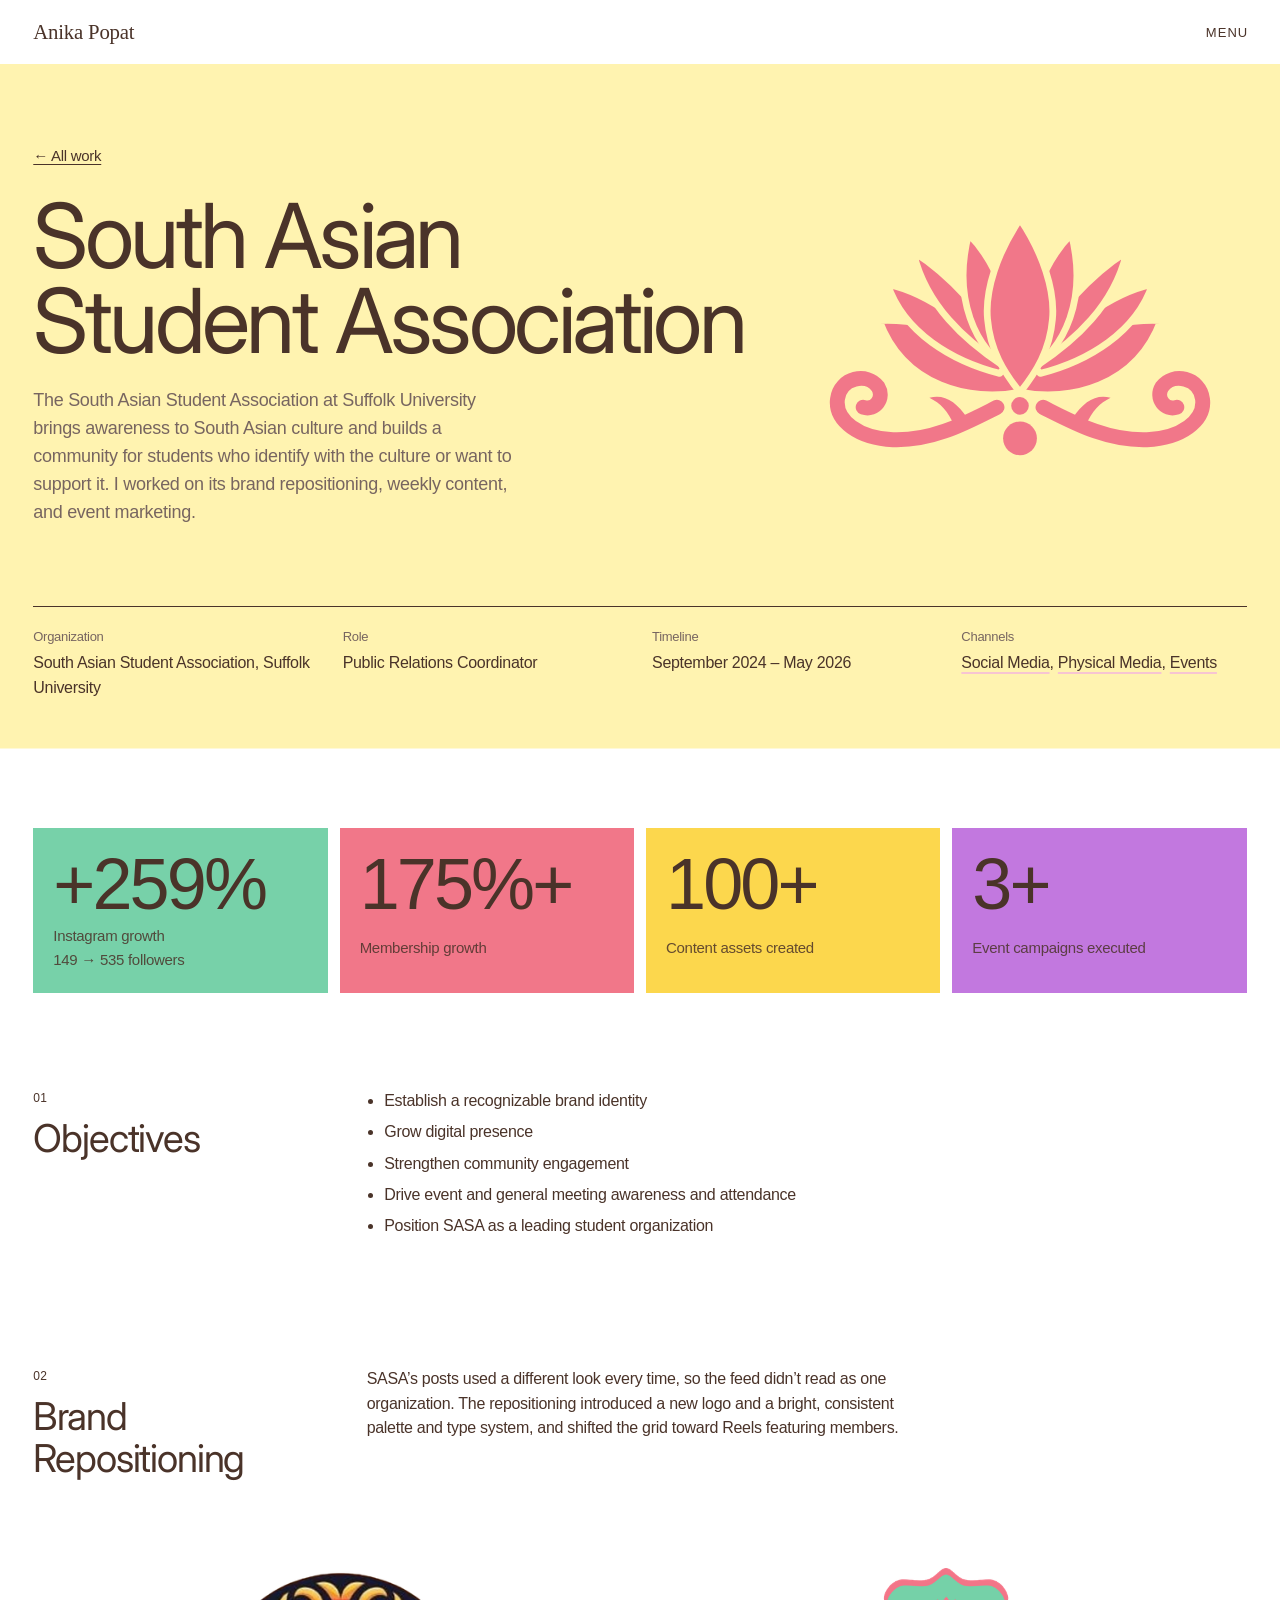
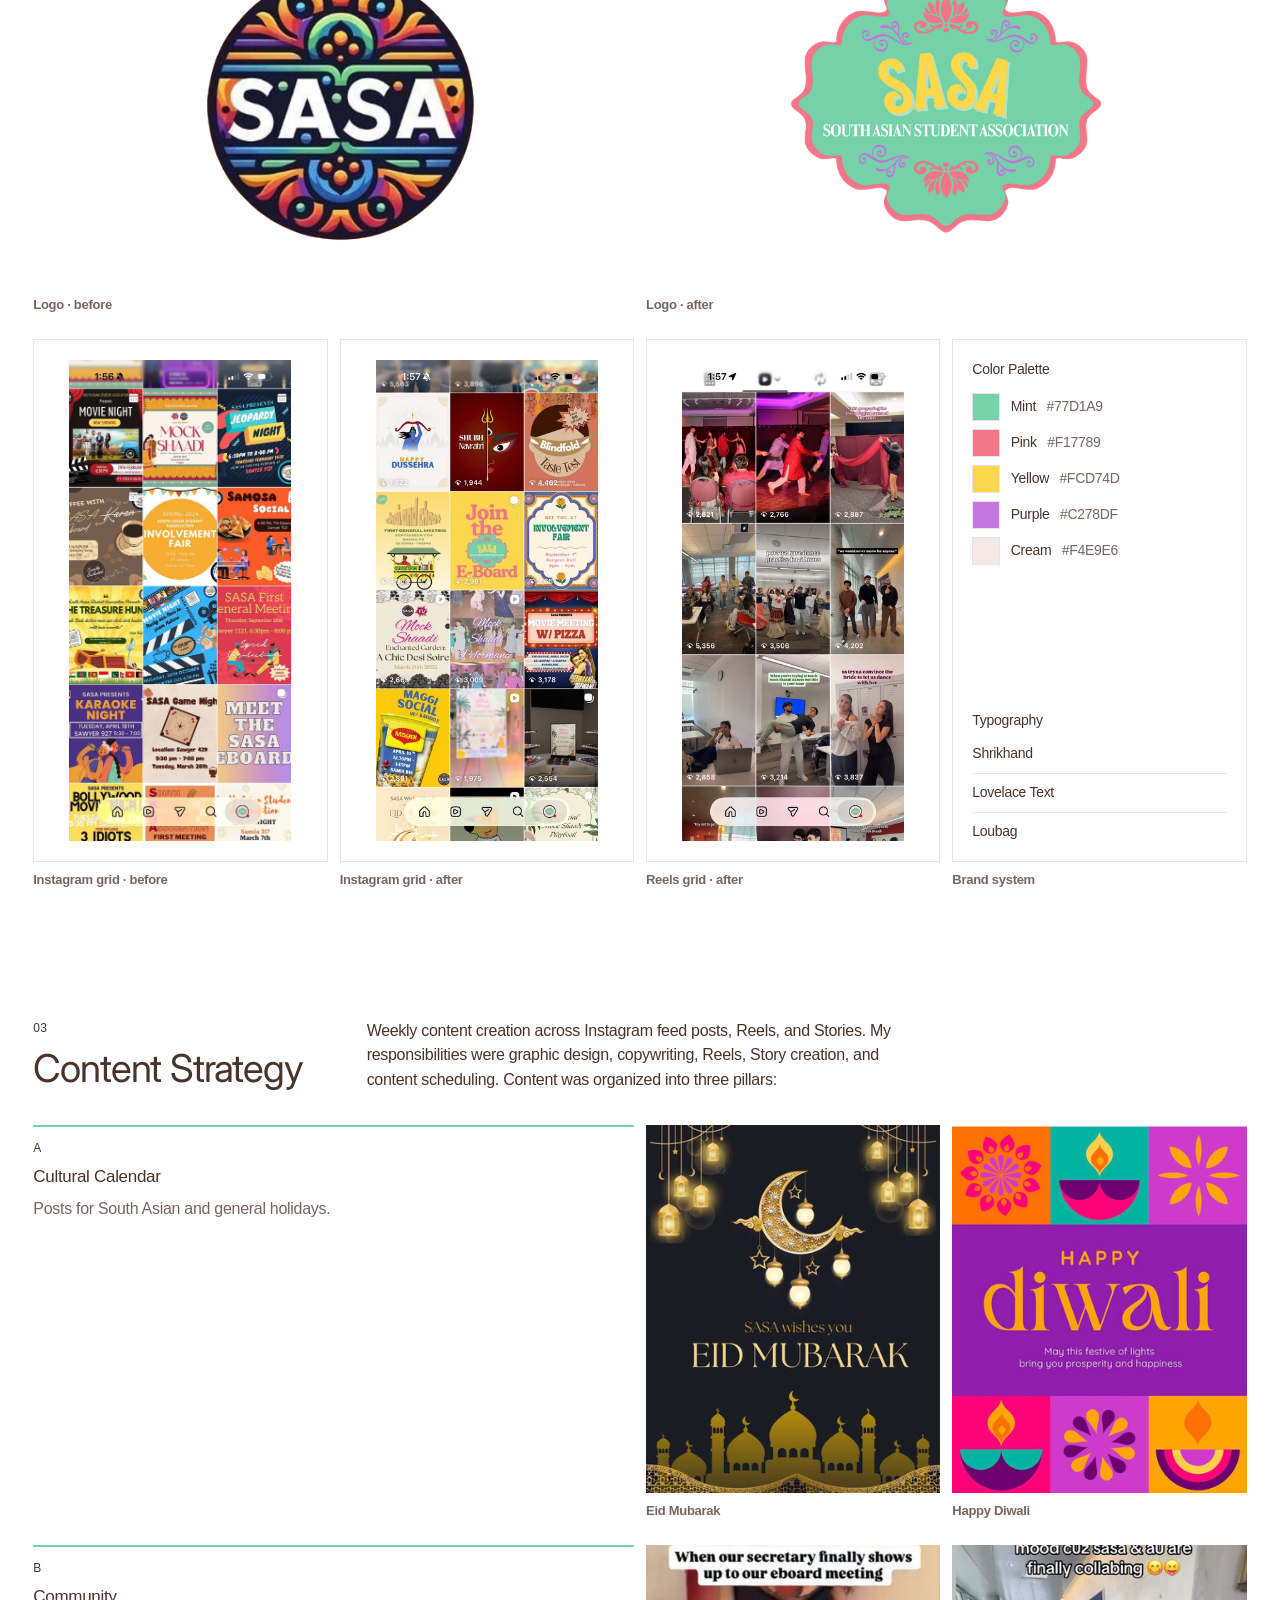
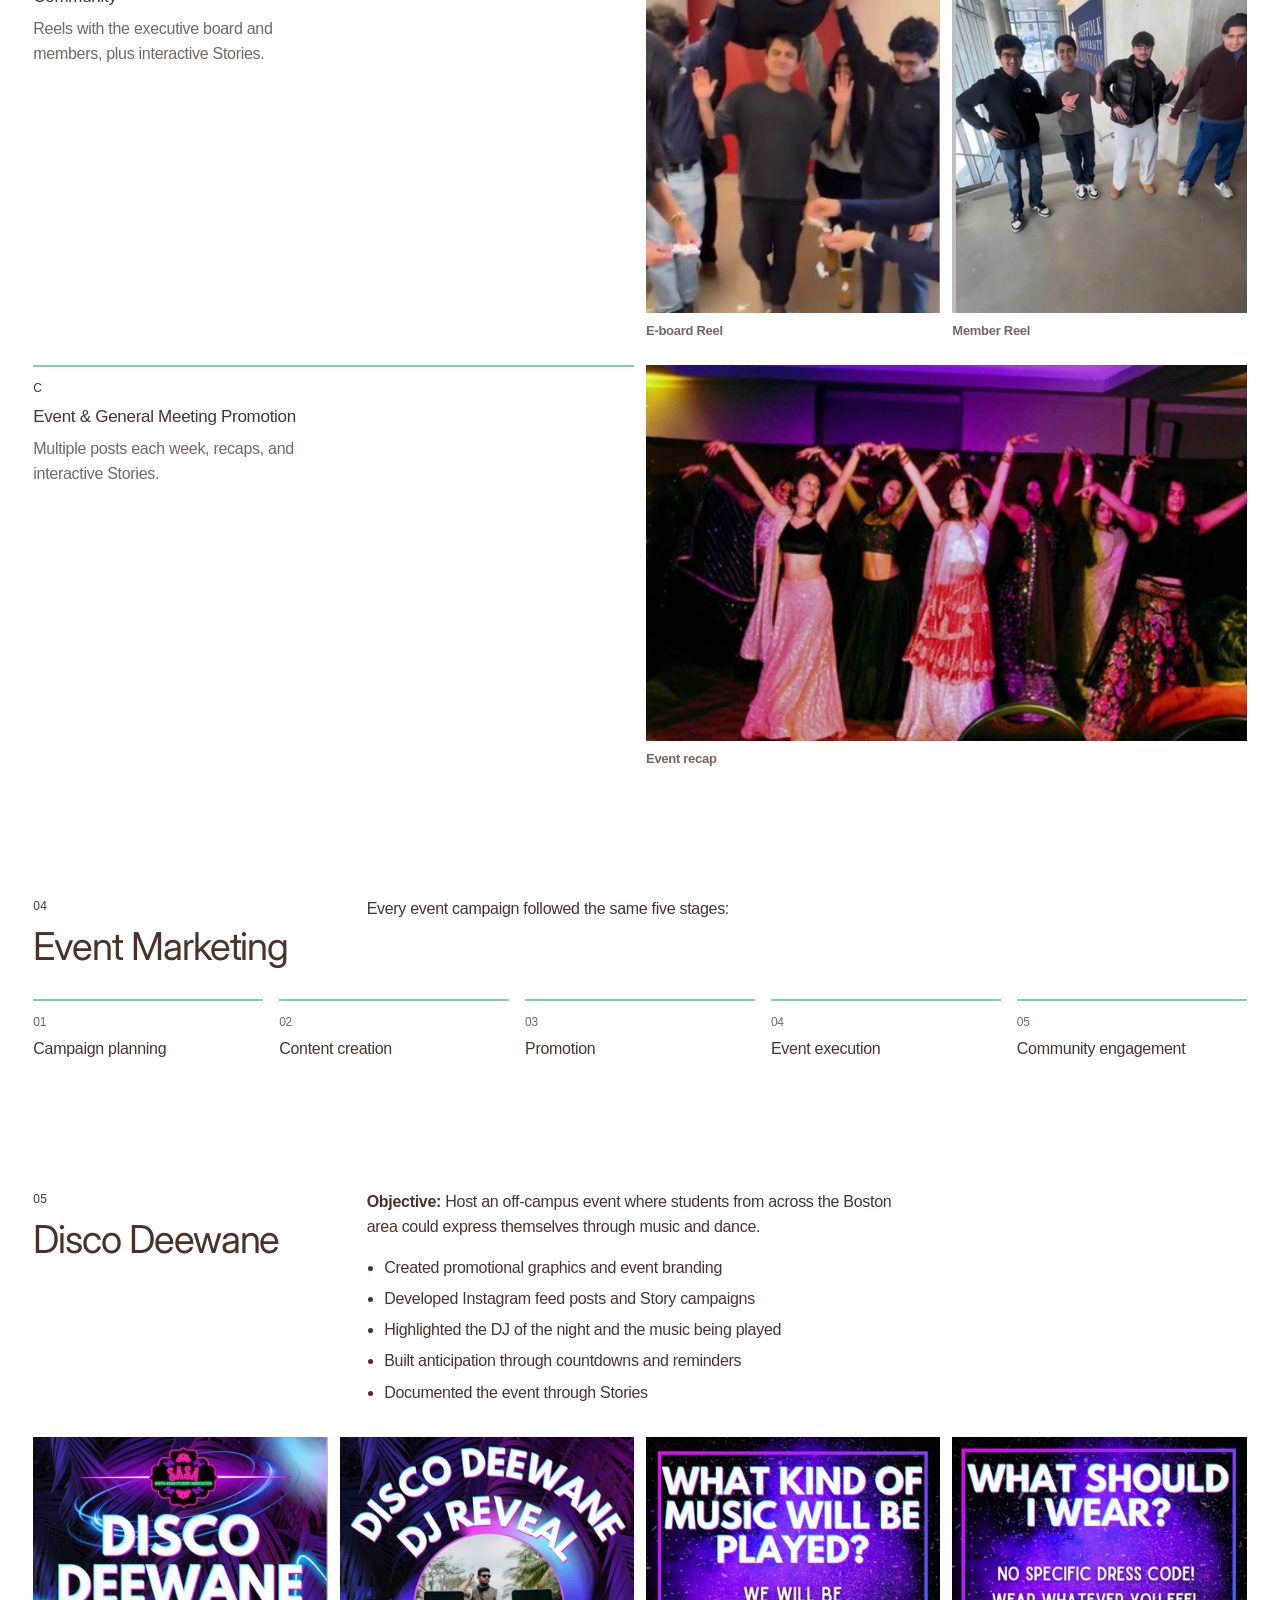
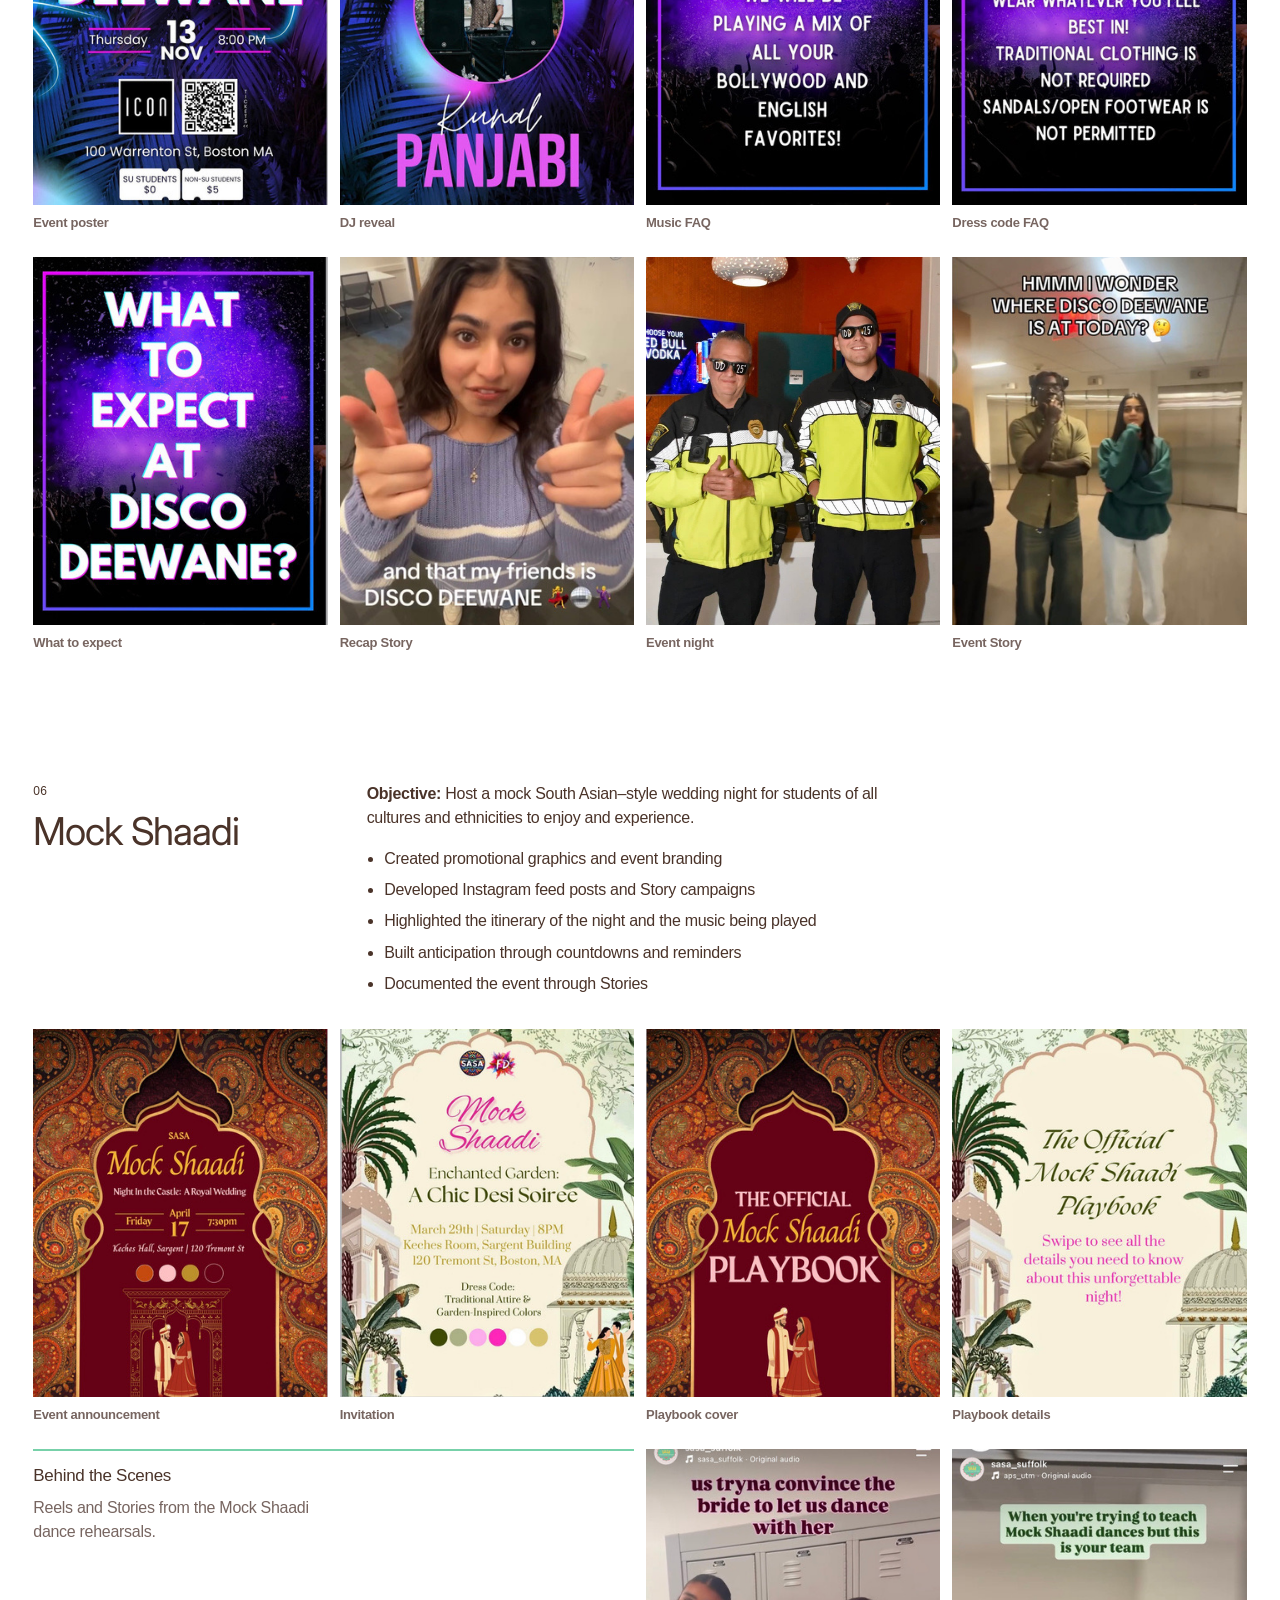
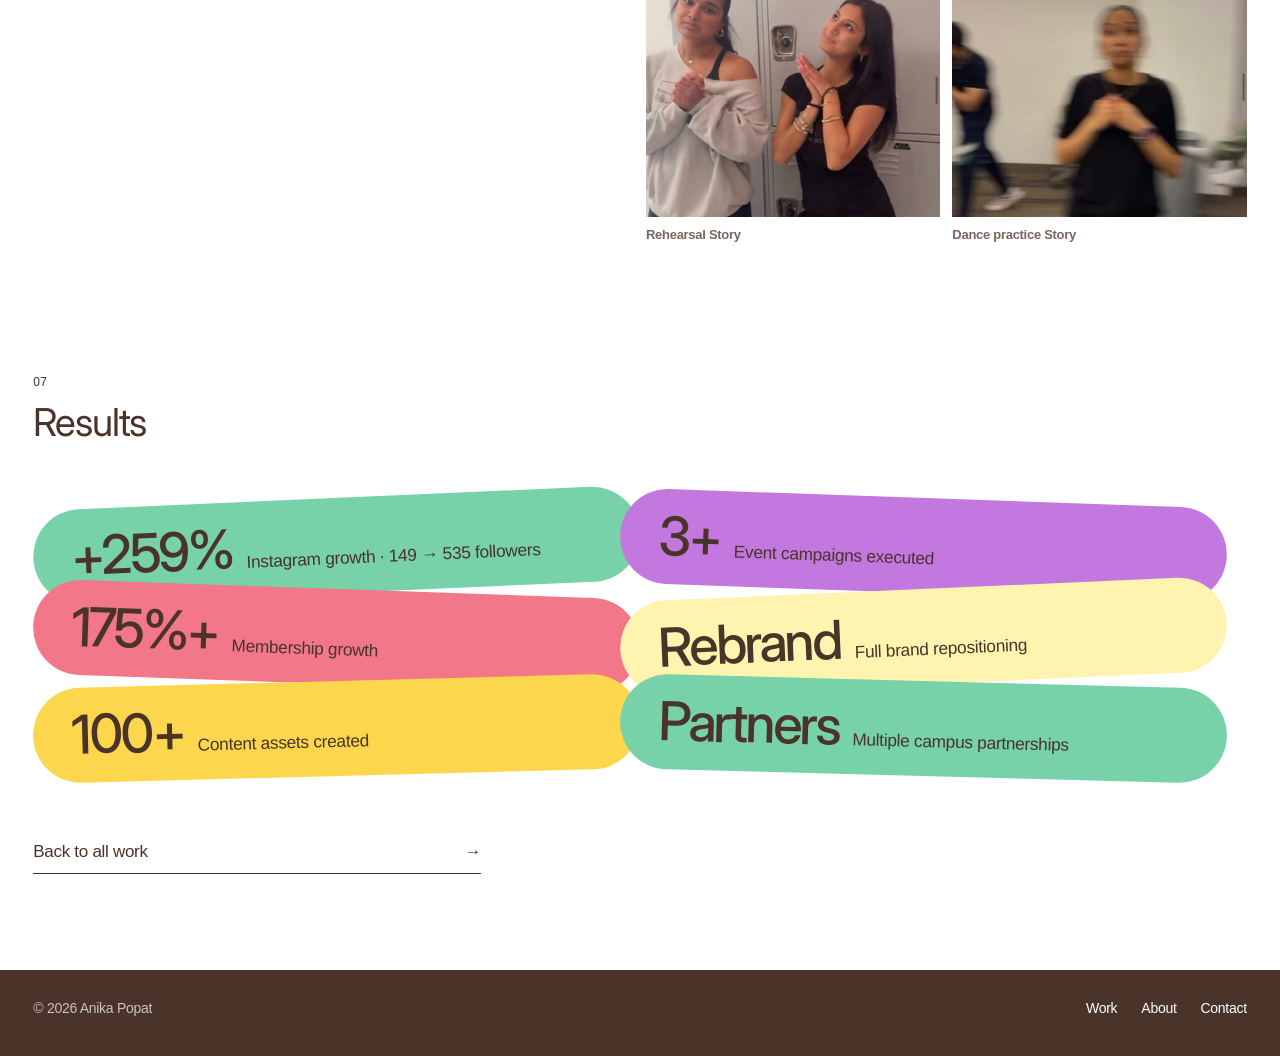
==== south-asian-student-association.html @ 7a07354b "Portfolio site: home, work, about, contact, and two case studies Co-Authored-By: Claude Opus 5.5 <no" ====
<!doctype html>
<html lang="en" data-show-placeholders>
<head>
  <meta charset="utf-8">
  <meta name="viewport" content="width=device-width, initial-scale=1">
  <title>South Asian Student Association — Anika Popat</title>
  <meta name="description" content="Brand repositioning, cultural content strategy, and event marketing for the South Asian Student Association at Suffolk University. Instagram +259%, membership +175%.">
  <meta property="og:title" content="South Asian Student Association — Anika Popat">
  <meta property="og:description" content="Brand repositioning, content strategy, and event marketing for Suffolk University's South Asian Student Association.">
  <meta property="og:type" content="article">
  <meta name="theme-color" content="#ffffff">
  <link rel="icon" href="data:image/svg+xml,%3Csvg xmlns='http://www.w3.org/2000/svg' viewBox='0 0 32 32'%3E%3Crect width='32' height='32' fill='%23121211'/%3E%3Ctext x='16' y='24' font-family='Georgia,serif' font-size='22' fill='%23f2f2ef' text-anchor='middle'%3EA%3C/text%3E%3C/svg%3E">
  <link rel="preconnect" href="https://fonts.googleapis.com">
  <link rel="preconnect" href="https://fonts.gstatic.com" crossorigin>
  <link rel="stylesheet" href="https://fonts.googleapis.com/css2?family=Inter:wght@400;500;600&family=Tinos:ital,wght@0,400;0,700;1,400&display=swap">
  <link rel="stylesheet" href="css/styles.css">
  <script src="js/main.js" defer></script>
</head>
<body>
  <a class="skip-link" href="#main">Skip to content</a>

  <header class="site-header wrap">
    <a class="site-header__mark" href="index.html">Anika Popat</a>
    <button class="menu-toggle" type="button" aria-expanded="false" aria-controls="site-menu">
      <span class="smallcaps" data-label>Menu</span>
    </button>
  </header>

  <div class="menu" id="site-menu" aria-hidden="true">
    <nav class="menu__inner wrap" aria-label="Main">
      <ol class="menu__list" role="list">
        <li class="menu__item"><a class="menu__link" href="work.html" aria-current="page"><span class="menu__num">01</span><span class="menu__label">Work</span></a></li>
        <li class="menu__item"><a class="menu__link" href="about.html"><span class="menu__num">02</span><span class="menu__label">About</span></a></li>
        <li class="menu__item"><a class="menu__link" href="contact.html"><span class="menu__num">03</span><span class="menu__label">Contact</span></a></li>
      </ol>
    </nav>
    <div class="menu__foot wrap">
      <span>© <span data-year>2026</span> Anika Popat</span>
      <ul role="list">
        <li><a href="https://www.linkedin.com/in/anikapopat">LinkedIn</a></li>
        <li><a href="assets/Anika-Popat-Resume.pdf">Resume</a></li>
      </ul>
    </div>
  </div>

  <main id="main">
    <article class="wrap cs--sasa" style="--proj:#f17789; --proj-bg:#fff3b0">
      <header class="cs-head cs-band">
        <div class="cs-band__text">
          <a class="cs-back" href="work.html">← All work</a>
          <h1 class="cs-title">South Asian Student Association</h1>
          <p class="cs-summary">The South Asian Student Association at Suffolk University brings awareness to South Asian culture and builds a community for students who identify with the culture or want to support it. I worked on its brand repositioning, weekly content, and event marketing.</p>
        </div>
        <div class="cs-band__art" style="--art-w:24rem"><img src="assets/work/south-asian-student-association/lotus.svg" alt="" width="568" height="368"></div>

        <dl class="cs-facts">
          <div><dt>Organization</dt><dd>South Asian Student Association, Suffolk University</dd></div>
          <div><dt>Role</dt><dd>Public Relations Coordinator</dd></div>
          <div><dt>Timeline</dt><dd>September 2024 – May 2026</dd></div>
          <div><dt>Channels</dt><dd class="jump-links"><a href="#content">Social Media</a>, <a href="#physical-media">Physical Media</a>, <a href="#shaadi">Events</a></dd></div>
        </dl>
      </header>

      <div class="cs-results" aria-label="Results">
        <div><strong>+259%</strong><span>Instagram growth<br>149 → 535 followers</span></div>
        <div><strong>175%+</strong><span>Membership growth</span></div>
        <div><strong>100+</strong><span>Content assets created</span></div>
        <div><strong>3+</strong><span>Event campaigns executed</span></div>
      </div>

      <section class="cs-section" aria-labelledby="objectives">
        <div class="cs-label"><span class="cs-num">01</span><h2 id="objectives">Objectives</h2></div>
        <div class="cs-section__body">
          <ul>
            <li>Establish a recognizable brand identity</li>
            <li>Grow digital presence</li>
            <li>Strengthen community engagement</li>
            <li>Drive event and general meeting awareness and attendance</li>
            <li>Position SASA as a leading student organization</li>
          </ul>
        </div>
      </section>

      <section class="cs-section" aria-labelledby="brand">
        <div class="cs-label"><span class="cs-num">02</span><h2 id="brand">Brand Repositioning</h2></div>
        <div class="cs-section__body">
          <p>SASA’s posts used a different look every time, so the feed didn’t read as one organization. The repositioning introduced a new logo and a bright, consistent palette and type system, and shifted the grid toward Reels featuring members.</p>
        </div>

        <div class="cs-wide grid4">
            <figure class="t t--wide t--frame t--bare"><div class="t__img"><img src="assets/work/south-asian-student-association/logo-before.png" alt="Previous SASA logo: multicolored circular emblem with SASA lettering" width="472" height="380" loading="lazy"></div><figcaption>Logo · before</figcaption></figure>
            <figure class="t t--wide t--frame t--bare" style="--logo-scale:1.2"><div class="t__img"><img src="assets/work/south-asian-student-association/logo-after.png" alt="New SASA logo: mint and pink badge reading SASA, South Asian Student Association" width="633" height="616" loading="lazy"></div><figcaption>Logo · after</figcaption></figure>
            <figure class="t t--tall t--frame t--lead"><div class="t__img"><img src="assets/work/south-asian-student-association/feed-before.jpg" alt="Previous Instagram grid with event posts in many unrelated styles" width="472" height="1023" loading="lazy"></div><figcaption>Instagram grid · before</figcaption></figure>
            <figure class="t t--tall t--frame"><div class="t__img"><img src="assets/work/south-asian-student-association/feed-after-1.jpg" alt="Rebranded Instagram grid with holiday, general meeting and event posts" width="354" height="767" loading="lazy"></div><figcaption>Instagram grid · after</figcaption></figure>
            <figure class="t t--tall t--frame"><div class="t__img"><img src="assets/work/south-asian-student-association/feed-after-2.jpg" alt="Reels grid of Mock Shaadi rehearsals and performances, each with 2,000–5,000 views" width="354" height="767" loading="lazy"></div><figcaption>Reels grid · after</figcaption></figure>
            <figure class="t t--tall t--kit">
              <div class="t__img kit">
                <div>
                  <h3>Color Palette</h3>
                  <ul class="swatches" role="list">
                    <li><span class="swatch" style="background:#77d1a9"></span>Mint <code>#77D1A9</code></li>
                    <li><span class="swatch" style="background:#f17789"></span>Pink <code>#F17789</code></li>
                    <li><span class="swatch" style="background:#fcd74d"></span>Yellow <code>#FCD74D</code></li>
                    <li><span class="swatch" style="background:#c278df"></span>Purple <code>#C278DF</code></li>
                    <li><span class="swatch" style="background:#f4e9e6"></span>Cream <code>#F4E9E6</code></li>
                  </ul>
                </div>
                <div>
                  <h3>Typography</h3>
                  <ul class="type-list" role="list">
                    <li>Shrikhand</li>
                    <li>Lovelace Text</li>
                    <li>Loubag</li>
                  </ul>
                </div>
              </div>
              <figcaption>Brand system</figcaption>
            </figure>
        </div>
      </section>

      <section class="cs-section" aria-labelledby="content">
        <div class="cs-label"><span class="cs-num">03</span><h2 id="content">Content Strategy</h2></div>
        <div class="cs-section__body">
          <p>Weekly content creation across Instagram feed posts, Reels, and Stories. My responsibilities were graphic design, copywriting, Reels, Story creation, and content scheduling. Content was organized into three pillars:</p>
        </div>

        <div class="cs-wide grid4 pillars">
          <div class="t--text">
            <h3><span class="cs-num">A</span>Cultural Calendar</h3>
            <p>Posts for South Asian and general holidays.</p>
          </div>
            <figure class="t"><div class="t__img"><img src="assets/work/south-asian-student-association/pillar-culture-1.jpg" alt="Eid Mubarak post with gold lanterns, crescent moon and mosque silhouette" width="354" height="455" loading="lazy"></div><figcaption>Eid Mubarak</figcaption></figure>
            <figure class="t"><div class="t__img"><img src="assets/work/south-asian-student-association/pillar-culture-2.jpg" alt="Happy Diwali post with colorful diyas and rangoli patterns" width="354" height="443" loading="lazy"></div><figcaption>Happy Diwali</figcaption></figure>

          <div class="t--text">
            <h3><span class="cs-num">B</span>Community</h3>
            <p>Reels with the executive board and members, plus interactive Stories.</p>
          </div>
            <figure class="t"><div class="t__img"><img src="assets/work/south-asian-student-association/pillar-community-1.jpg" alt="Reel still of executive board members posing in a hallway" width="354" height="591" loading="lazy"></div><figcaption>E-board Reel</figcaption></figure>
            <figure class="t"><div class="t__img"><img src="assets/work/south-asian-student-association/pillar-community-2.jpg" alt="Reel still of members dancing together" width="354" height="588" loading="lazy"></div><figcaption>Member Reel</figcaption></figure>

          <div class="t--text">
            <h3><span class="cs-num">C</span>Event &amp; General Meeting Promotion</h3>
            <p>Multiple posts each week, recaps, and interactive Stories.</p>
          </div>
            <figure class="t t--wide"><div class="t__img"><img src="assets/work/south-asian-student-association/pillar-events.jpg" alt="Dancers in lehengas performing on stage under purple lights" width="472" height="312" loading="lazy"></div><figcaption>Event recap</figcaption></figure>
        </div>
      </section>

      <section class="cs-section" aria-labelledby="events">
        <div class="cs-label"><span class="cs-num">04</span><h2 id="events">Event Marketing</h2></div>
        <div class="cs-section__body">
          <p>Every event campaign followed the same five stages:</p>
        </div>
        <ol class="cs-wide steps" role="list">
          <li><span>01</span>Campaign planning</li>
          <li><span>02</span>Content creation</li>
          <li><span>03</span>Promotion</li>
          <li><span>04</span>Event execution</li>
          <li><span>05</span>Community engagement</li>
        </ol>
      </section>

      <section class="cs-section" aria-labelledby="disco">
        <div class="cs-label"><span class="cs-num">05</span><h2 id="disco">Disco Deewane</h2></div>
        <div class="cs-section__body">
          <p><strong>Objective:</strong> Host an off-campus event where students from across the Boston area could express themselves through music and dance.</p>
          <ul>
            <li>Created promotional graphics and event branding</li>
            <li>Developed Instagram feed posts and Story campaigns</li>
            <li>Highlighted the DJ of the night and the music being played</li>
            <li>Built anticipation through countdowns and reminders</li>
            <li>Documented the event through Stories</li>
          </ul>
        </div>
        <div class="cs-wide grid4" id="physical-media">
            <figure class="t"><div class="t__img"><img src="assets/work/south-asian-student-association/dd-poster.jpg" alt="Disco Deewane poster: November 13 at ICON, Boston, with QR code" width="354" height="441" loading="lazy"></div><figcaption>Event poster</figcaption></figure>
            <figure class="t"><div class="t__img"><img src="assets/work/south-asian-student-association/dd-dj.jpg" alt="DJ reveal post announcing Kunal Panjabi" width="354" height="439" loading="lazy"></div><figcaption>DJ reveal</figcaption></figure>
            <figure class="t"><div class="t__img"><img src="assets/work/south-asian-student-association/dd-music.jpg" alt="FAQ post: what kind of music will be played, a mix of Bollywood and English favorites" width="354" height="441" loading="lazy"></div><figcaption>Music FAQ</figcaption></figure>
            <figure class="t"><div class="t__img"><img src="assets/work/south-asian-student-association/dd-dress.jpg" alt="FAQ post: what should I wear, no specific dress code" width="348" height="444" loading="lazy"></div><figcaption>Dress code FAQ</figcaption></figure>
            <figure class="t"><div class="t__img"><img src="assets/work/south-asian-student-association/dd-expect.jpg" alt="Post titled What to expect at Disco Deewane" width="354" height="440" loading="lazy"></div><figcaption>What to expect</figcaption></figure>
            <figure class="t"><div class="t__img"><img src="assets/work/south-asian-student-association/dd-story-1.jpg" alt="Story: a member giving two thumbs up, captioned and that my friends is Disco Deewane" width="331" height="589" loading="lazy"></div><figcaption>Recap Story</figcaption></figure>
            <figure class="t"><div class="t__img"><img src="assets/work/south-asian-student-association/dd-night.jpg" alt="Two attendees in high-visibility costumes at the event" width="590" height="584" loading="lazy"></div><figcaption>Event night</figcaption></figure>
            <figure class="t"><div class="t__img"><img src="assets/work/south-asian-student-association/dd-story-2.jpg" alt="Story from the night of the event" width="354" height="584" loading="lazy"></div><figcaption>Event Story</figcaption></figure>
        </div>
      </section>

      <section class="cs-section" aria-labelledby="shaadi">
        <div class="cs-label"><span class="cs-num">06</span><h2 id="shaadi">Mock Shaadi</h2></div>
        <div class="cs-section__body">
          <p><strong>Objective:</strong> Host a mock South Asian–style wedding night for students of all cultures and ethnicities to enjoy and experience.</p>
          <ul>
            <li>Created promotional graphics and event branding</li>
            <li>Developed Instagram feed posts and Story campaigns</li>
            <li>Highlighted the itinerary of the night and the music being played</li>
            <li>Built anticipation through countdowns and reminders</li>
            <li>Documented the event through Stories</li>
          </ul>
        </div>
        <div class="cs-wide grid4">
            <figure class="t"><div class="t__img"><img src="assets/work/south-asian-student-association/ms-promo.jpg" alt="Mock Shaadi promotional post with ornate red and gold archway" width="354" height="442" loading="lazy"></div><figcaption>Event announcement</figcaption></figure>
            <figure class="t"><div class="t__img"><img src="assets/work/south-asian-student-association/ms-invite.jpg" alt="Mock Shaadi invitation: Enchanted Garden, a Chic Desi Soirée" width="354" height="445" loading="lazy"></div><figcaption>Invitation</figcaption></figure>
            <figure class="t"><div class="t__img"><img src="assets/work/south-asian-student-association/ms-playbook.jpg" alt="Cover of The Official Mock Shaadi Playbook" width="354" height="440" loading="lazy"></div><figcaption>Playbook cover</figcaption></figure>
            <figure class="t"><div class="t__img"><img src="assets/work/south-asian-student-association/ms-playbook-2.jpg" alt="Mock Shaadi Playbook post: swipe to see all the details you need" width="354" height="447" loading="lazy"></div><figcaption>Playbook details</figcaption></figure>
          <div class="t--text">
            <h3>Behind the Scenes</h3>
            <p>Reels and Stories from the Mock Shaadi dance rehearsals.</p>
          </div>
            <figure class="t t--top"><div class="t__img"><img src="assets/work/south-asian-student-association/ms-story-1.jpg" alt="Story of two members captioned us trying to convince the bride to let us dance with her" width="354" height="571" loading="lazy"></div><figcaption>Rehearsal Story</figcaption></figure>
            <figure class="t t--top"><div class="t__img"><img src="assets/work/south-asian-student-association/ms-story-2.jpg" alt="Story captioned when you are trying to teach Mock Shaadi dances but this is your team" width="354" height="588" loading="lazy"></div><figcaption>Dance practice Story</figcaption></figure>
        </div>
      </section>

      <section class="cs-section cs-section--results" aria-labelledby="results">
        <div class="cs-label"><span class="cs-num">07</span><h2 id="results">Results</h2></div>
        <ul class="cs-wide bubbles" role="list">
          <li class="bubble" style="--b:#77d1a9; --c:#4a3329"><strong>+259%</strong><span>Instagram growth · 149 → 535 followers</span></li>
          <li class="bubble" style="--b:#f17789; --c:#4a3329"><strong>175%+</strong><span>Membership growth</span></li>
          <li class="bubble" style="--b:#fcd74d; --c:#4a3329"><strong>100+</strong><span>Content assets created</span></li>
          <li class="bubble" style="--b:#c278df; --c:#4a3329"><strong>3+</strong><span>Event campaigns executed</span></li>
          <li class="bubble" style="--b:#fff3b0; --c:#4a3329"><strong>Rebrand</strong><span>Full brand repositioning</span></li>
          <li class="bubble" style="--b:#77d1a9; --c:#4a3329"><strong>Partners</strong><span>Multiple campus partnerships</span></li>
        </ul>
      </section>

      <div class="cs-next">
        <a class="rule-link" href="work.html">Back to all work <span class="rule-link__arrow" aria-hidden="true">→</span></a>
      </div>
    </article>
  </main>

  <footer class="site-footer">
    <div class="site-footer__inner wrap">
      <span>© <span data-year>2026</span> Anika Popat</span>
      <ul role="list">
        <li><a href="work.html">Work</a></li>
        <li><a href="about.html">About</a></li>
        <li><a href="contact.html">Contact</a></li>
      </ul>
    </div>
  </footer>
</body>
</html>
---- css/styles.css ----
/* ==========================================================================
   Anika Popat — Portfolio
   One stylesheet for every page. Edit the tokens in :root to retheme.
   ========================================================================== */

:root {
  /* Anika's palette: white + espresso + baby pink.
     Baby pink is too light for text on white, so on white it's used as a
     FILL (highlights, tags, rules); on black it can be text and marks. */
  --bg: #ffffff;              /* white */
  --ink: #4a3329;             /* mocha brown */
  --muted: #776560;           /* warm brown-grey */
  --line: #ece2e4;
  --surface: #f6f0f1;
  --accent: #f7c5d2;          /* baby pink */
  --accent-text: #b8456a;     /* deeper rose for small text on white (hovers, labels) */
  --accent-light: #f7c5d2;
  --accent-ink: #4a3329;
  --accent-tint: #f7c5d2;
  --block: #4a3329;           /* espresso: closing block, footer, menu */
  --block-ink: #ffffff;
  --band: rgba(247, 197, 210, 0.35);   /* see-through baby pink wash */
  --band-ink: #4a3329;
  --band-star: #b8456a;
  --pop: #f7c5d2;             /* text selection */
  --menu-bg: #4a3329;
  --menu-ink: #ffffff;
  --menu-muted: #b3a29b;
  --menu-line: rgba(255, 255, 255, 0.16);
  --menu-dot: #f7c5d2;

  /* Type */
  /* Headlines: Times New Roman (Tinos is a free, identical stand-in for devices
     without it, mostly Android), squeezed horizontally by --squeeze to read as
     a condensed Times. 1 = normal width, 0.7 = very condensed. */
  --serif: "Times New Roman", Tinos, Times, serif;
  --squeeze: 0.78;
  /* Body text: Neue Haas Grotesk where installed; otherwise Helvetica Neue
     (its direct descendant, on every Mac/iPhone), then Helvetica/Arial. */
  --sans: "Neue Haas Grotesk Text Pro", "Neue Haas Grotesk Text", "Helvetica Neue",
          Helvetica, Arial, sans-serif;
  /* Tightens the body font so it reads slightly condensed.
     0 = normal; more negative = tighter (keep it above about -0.03em). */
  --sans-tracking: -0.018em;

  /* Layout */
  --gutter: clamp(1rem, 2.6vw, 2.25rem);
  --header-h: 4rem;
  --max: 110rem;

  --ease: cubic-bezier(0.2, 0.7, 0.1, 1);
}

/* --------------------------------------------------------------------------
   Base
   -------------------------------------------------------------------------- */
*, *::before, *::after { box-sizing: border-box; }

html {
  scroll-behavior: smooth;             /* in-page links glide (off for reduced motion) */
  -webkit-text-size-adjust: 100%;
  text-size-adjust: 100%;
}

body {
  margin: 0;
  background: var(--bg);
  color: var(--ink);
  font-family: var(--sans);
  font-size: 1rem;
  line-height: 1.55;
  letter-spacing: var(--sans-tracking);
  -webkit-font-smoothing: antialiased;
  text-rendering: optimizeLegibility;
}

body.menu-open { overflow: hidden; }

img { display: block; max-width: 100%; height: auto; }

::selection { background: var(--pop); color: var(--ink); }

a { color: inherit; text-decoration-thickness: 1px; text-underline-offset: 0.2em; }
a:hover { color: var(--accent-text); }

h1, h2, h3, p, ul, ol, figure, dl, dd { margin: 0; }
ul[role="list"], ol[role="list"] { list-style: none; padding: 0; }

:focus-visible {
  outline: 2px solid var(--accent-text);
  outline-offset: 3px;
}

/* A single highlighted word or mark in the signature color */
.hl {
  font-style: normal;
  background: linear-gradient(transparent 58%, var(--accent) 58%, var(--accent) 92%, transparent 92%);
  -webkit-box-decoration-break: clone;
  box-decoration-break: clone;
}
.hero__intro .hl { background: var(--accent); padding: 0 0.15em; border-radius: 2px; }

.visually-hidden {
  position: absolute !important;
  width: 1px; height: 1px;
  overflow: hidden;
  clip: rect(0 0 0 0);
  clip-path: inset(50%);
  white-space: nowrap;
}

.skip-link {
  position: absolute;
  left: var(--gutter);
  top: 0.5rem;
  z-index: 100;
  padding: 0.5rem 0.75rem;
  background: var(--ink);
  color: var(--bg);
  text-decoration: none;
  transform: translateY(-150%);
}
.skip-link:focus { transform: none; color: var(--bg); }

.wrap {
  width: 100%;
  max-width: var(--max);
  margin-inline: auto;
  padding-inline: var(--gutter);
}

/* Small caps label — used for the role/location line and a few quiet labels.
   Deliberately NOT applied to every heading. */
.smallcaps {
  font-variant-caps: all-small-caps;
  letter-spacing: 0.06em;
  font-size: 1.0625rem;
  line-height: 1.2;
}


/* --------------------------------------------------------------------------
   Header (shared) — wordmark · menu
   -------------------------------------------------------------------------- */
.site-header {
  position: relative;
  z-index: 60;
  height: var(--header-h);
  display: grid;
  grid-template-columns: 1fr auto;
  align-items: center;
  gap: 1rem;
  transition: color 0.3s var(--ease);
}

.site-header__mark {
  font-family: var(--serif);
  font-weight: 400;
  font-size: 1.3rem;
  letter-spacing: -0.02em;
  text-decoration: none;
  justify-self: start;
}
.site-header__mark:hover { color: inherit; }


.menu-toggle {
  justify-self: end;
  letter-spacing: inherit;
  appearance: none;
  border: 0;
  background: none;
  color: inherit;
  font: inherit;
  font-weight: 500;
  cursor: pointer;
  padding: 0.5rem 0 0.5rem 0.75rem;
  margin-right: -0.1rem;
}
.menu-toggle:hover { color: var(--accent-text); }
body.menu-open .menu-toggle:hover { color: var(--accent-light); }
.menu-toggle .smallcaps { font-size: 1.125rem; }


/* When the menu is open, header sits on top of the dark overlay */
body.menu-open .site-header {
  position: fixed;
  top: 0; left: 0; right: 0;
  color: var(--menu-ink);
}

/* --------------------------------------------------------------------------
   Full-screen overlay menu
   -------------------------------------------------------------------------- */
.menu {
  position: fixed;
  inset: 0;
  z-index: 50;
  background: var(--menu-bg);
  color: var(--menu-ink);
  display: flex;
  flex-direction: column;
  padding-top: var(--header-h);
  visibility: hidden;
  opacity: 0;
  transition: opacity 0.35s var(--ease), visibility 0s linear 0.35s;
}
.menu.is-open {
  visibility: visible;
  opacity: 1;
  transition: opacity 0.35s var(--ease), visibility 0s;
}

.menu__inner {
  flex: 1;
  display: flex;
  flex-direction: column;
  justify-content: center;
  padding-block: 2rem;
}

.menu__list { border-top: 1px solid var(--menu-line); }
.menu :focus-visible,
body.menu-open .site-header :focus-visible { outline-color: var(--menu-ink); }

.menu__item { border-bottom: 1px solid var(--menu-line); }

.menu__link {
  display: grid;
  grid-template-columns: 3rem 1fr;
  align-items: start;
  padding-block: clamp(0.5rem, 1.6vw, 1rem);
  text-decoration: none;
  color: var(--menu-ink);
}
.menu__num {
  font-size: 0.75rem;
  letter-spacing: 0.04em;
  color: var(--menu-muted);
  padding-top: 0.9em;
  font-variant-numeric: tabular-nums;
}
.menu__label {
  font-family: var(--serif);
  font-size: clamp(3rem, 9vw, 7.5rem);
  line-height: 1.02;
  letter-spacing: -0.03em;
  font-variation-settings: "opsz" 72;
  transition: transform 0.4s var(--ease), color 0.2s;
}
.menu__link:hover .menu__label,
.menu__link:focus-visible .menu__label { color: var(--menu-ink); transform: translateX(0.35em) scaleX(var(--squeeze)); }
.menu__link:hover { color: var(--menu-ink); }

/* The "you are here" dot, straight from the reference */
.menu__link[aria-current="page"] .menu__label::after {
  content: "";
  display: inline-block;
  width: calc(0.13em / var(--squeeze));     /* undo the squeeze so the dot stays round */
  height: 0.13em;
  margin-left: 0.3em;
  border-radius: 50%;
  background: var(--menu-dot);
  vertical-align: 0.05em;
}

.menu__foot {
  display: flex;
  justify-content: space-between;
  flex-wrap: wrap;
  gap: 0.5rem 1.5rem;
  padding-block: 1.25rem;
  font-size: 0.8125rem;
  color: var(--menu-muted);
}
.menu__foot a { color: var(--menu-ink); text-decoration: none; }
.menu__foot a:hover { color: var(--menu-ink); text-decoration: underline; }
.menu__foot ul { display: flex; gap: 1.5rem; }

/* Staggered entrance, only when motion is OK */
@media (prefers-reduced-motion: no-preference) {
  .menu__item {
    opacity: 0;
    transform: translateY(0.75rem);
    transition: opacity 0.5s var(--ease), transform 0.5s var(--ease);
  }
  .menu.is-open .menu__item { opacity: 1; transform: none; }
  .menu.is-open .menu__item:nth-child(2) { transition-delay: 0.05s; }
  .menu.is-open .menu__item:nth-child(3) { transition-delay: 0.1s; }
}

/* --------------------------------------------------------------------------
   Buttons / links with a rule under them ("See the work  →")
   -------------------------------------------------------------------------- */
.rule-link {
  display: flex;
  justify-content: space-between;
  align-items: baseline;
  gap: 2rem;
  padding-bottom: 0.45rem;
  border-bottom: 1px solid currentColor;
  text-decoration: none;
  font-weight: 500;
  font-size: 1.0625rem;
}
.rule-link__arrow { transition: transform 0.3s var(--ease); }
.rule-link:hover .rule-link__arrow { transform: translateX(0.25rem); }


/* Home header (after Porta): identity left · asterisk centre · stacked links right.
   Phones keep the Menu button + overlay. */
.site-header--stacked {
  height: auto;
  min-height: var(--header-h);
  padding-top: 1rem;
  padding-bottom: 0.5rem;
  align-items: start;
}
.site-header__id { display: grid; gap: 0.1rem; }
.site-header__sub { font-size: 0.8125rem; color: var(--muted); }
body.menu-open .site-header__sub { color: var(--menu-muted); }
.site-header__star { display: none; width: 1.75rem; height: 1.75rem; color: var(--accent-text); }
.site-header__nav { display: none; }

@media (min-width: 48rem) {
  .site-header--stacked { grid-template-columns: 1fr auto 1fr; }
  .site-header--stacked .menu-toggle { display: none; }
  .site-header__star { display: block; justify-self: center; margin-top: 0.15rem; }
  .site-header__nav { display: block; justify-self: end; text-align: right; }
  .site-header__nav a {
    font-size: 1.125rem;
    font-weight: 500;
    line-height: 1.35;
    text-decoration: none;
  }
}

/* --------------------------------------------------------------------------
   Home — scrolling band (mint) + results at a glance
   -------------------------------------------------------------------------- */
.marquee {
  margin-top: clamp(1rem, 3vw, 2rem);
  background: var(--band);
  color: var(--band-ink);
  overflow: hidden;
  padding-block: clamp(0.9rem, 2vw, 1.4rem);
}
.marquee__track { display: flex; width: max-content; }
.marquee__group {
  display: flex;
  align-items: center;
  gap: clamp(1.25rem, 3vw, 2.5rem);
  padding-right: clamp(1.25rem, 3vw, 2.5rem);
  font-family: var(--serif);
  font-size: clamp(2rem, 5vw, 4rem);
  line-height: 1;
  letter-spacing: -0.02em;
  white-space: nowrap;
}
.marquee__star {                         /* medium dot between the words */
  flex-shrink: 0;
  width: 0.3em;
  height: 0.3em;
  border-radius: 50%;
  background: var(--band-star);
}
@media (prefers-reduced-motion: no-preference) {
  .marquee__track { animation: marquee 38s linear infinite; }
  .marquee:hover .marquee__track { animation-play-state: paused; }
}
@keyframes marquee { to { transform: translateX(-50%); } }

.stats { padding-block: clamp(2.5rem, 6vw, 4.5rem); }
.stats__list {
  display: grid;
  grid-template-columns: repeat(2, minmax(0, 1fr));
  gap: 2rem 1.5rem;
}
@media (min-width: 56rem) { .stats__list { grid-template-columns: repeat(4, minmax(0, 1fr)); } }
.stats__list > div {
  display: flex;
  flex-direction: column-reverse;            /* number on top, label underneath */
  gap: 0.5rem;
  padding-top: 1rem;
  border-top: 4px solid var(--accent);
}
.stats__list dd {
  margin: 0;
  font-weight: 500;
  font-size: clamp(2.6rem, 6vw, 4.75rem);
  line-height: 1;
  letter-spacing: -0.045em;
  color: var(--ink);
}
.stats__list dt { font-size: 0.9375rem; font-weight: 500; }
.stats__list dt span { display: block; font-weight: 400; color: var(--muted); font-size: 0.875rem; }

/* --------------------------------------------------------------------------
   Home — full-bleed project strip (after Porta). Built for 2–3 projects:
   tiles share the width equally. On phones it becomes a swipeable row.
   -------------------------------------------------------------------------- */
.strip { padding-top: clamp(1rem, 3vw, 2rem); }

.strip .strip__list {                       /* .strip prefix beats the ul[role=list] reset */
  display: grid;
  grid-auto-flow: column;
  grid-auto-columns: 82%;
  gap: 0.5rem;
  overflow-x: auto;
  scroll-snap-type: x mandatory;
  padding: 1.5rem var(--gutter) 0.5rem;     /* top room for placeholder labels */
  scroll-padding-inline: var(--gutter);
  scrollbar-width: none;
}
.strip__list::-webkit-scrollbar { display: none; }
@media (min-width: 48rem) {
  .strip .strip__list {
    grid-auto-columns: 1fr;
    overflow: visible;
    padding-inline: 0;                       /* edge to edge */
  }
}

.strip__item { scroll-snap-align: start; }
@media (min-width: 48rem) {
  .strip__media { aspect-ratio: 5 / 6; }
}
.strip__link { display: block; text-decoration: none; }
.strip__link:hover { color: var(--ink); }

.strip__media {
  position: relative;
  aspect-ratio: 4 / 5;
  overflow: hidden;
  background: var(--ph-bg, var(--surface));
}
.strip__media img {
  width: 100%;
  height: 100%;
  object-fit: cover;
  transition: transform 0.8s var(--ease);
}
@media (prefers-reduced-motion: no-preference) {
  .strip__link:hover .strip__media img { transform: scale(1.03); }
}
/* With just two projects, use wider tiles so they don't tower */
@media (min-width: 48rem) {
  .strip__list:has(> .strip__item:nth-child(2):last-child) .strip__media { aspect-ratio: 4 / 3; }
}

/* Home tiles: a single brand graphic (logo/icon) centered on a brand color.
   Set --graphic-w on a tile to resize its graphic. */
.strip__media.cover-graphic {
  display: grid;
  grid-template-columns: minmax(0, 1fr);
  grid-template-rows: minmax(0, 1fr);
  place-items: center;
  padding: 8%;
}
.strip__media.cover-graphic img {
  width: var(--graphic-w, 60%);
  height: auto;
  max-height: 100%;
  object-fit: contain;
}
/* Phones: tiles are narrow and portrait, so give the graphic more of the width */
@media (max-width: 47.99rem) {
  .strip__media.cover-graphic img { width: min(100%, calc(var(--graphic-w, 60%) * 1.6)); }
}

.strip__ph {
  position: absolute;
  left: 1rem;
  bottom: 1rem;
  font-size: 0.8125rem;
  color: rgba(255, 255, 255, 0.8);
}

.strip__cap,
.strip__stat { padding-inline: 0; }
@media (min-width: 48rem) {
  .strip__cap,
  .strip__stat { padding-inline: clamp(0.75rem, 1.4vw, 1.25rem); }
}
.strip__cap {
  display: flex;
  justify-content: space-between;
  align-items: baseline;
  gap: 1rem;
  margin-top: 0.85rem;
}
.strip__title {
  font-size: 1.0625rem;
  font-weight: 500;
  line-height: 1.3;
  transition: color 0.2s;
}
.strip__link:hover .strip__title { color: var(--accent-text); }
.strip__stat {
  margin-top: 0.3rem;
  color: var(--muted);
  font-size: 0.9375rem;
}
.strip__num {
  font-family: var(--sans);
  font-weight: 500;
  font-size: 1.375rem;
  letter-spacing: -0.03em;
  color: var(--ink);
}

/* --------------------------------------------------------------------------
   Home — hero
   -------------------------------------------------------------------------- */
.hero {
  padding-bottom: clamp(1.5rem, 3vw, 2.25rem);
}

.hero__name {
  /* Times New Roman, squeezed horizontally to read as a condensed Times.
     Tinos is a free, metrically identical stand-in for devices without TNR
     (mostly Android). Change --name-squeeze to make it narrower or wider:
     1 = normal Times, 0.7 = very condensed. */
  --name-squeeze: var(--squeeze);
  font-family: "Times New Roman", Tinos, Times, serif;
  font-weight: 400;
  letter-spacing: -0.025em;
  line-height: 0.84;
  transform: scaleX(var(--name-squeeze));
  transform-origin: left center;
  /* Mobile: two stacked lines, each filling the width */
  font-size: 42vw;
  margin-top: clamp(1.5rem, 5vh, 4rem);
  margin-left: -0.04em;           /* optical alignment of the A */
}
.hero__name span { display: block; }

@media (min-width: 40rem) {
  .hero__name {
    font-size: 23vw;
    white-space: nowrap;
  }
  .hero__name span { display: inline; }
}
@media (min-width: 110rem) {
  /* Stop growing once the layout hits its max width */
  .hero__name { font-size: calc(var(--max) * 0.23); }
}

/* Same treatment for a single short line (About page "I'm Anika!"):
   always one line, left-aligned, filling --fit of the width
   (1 = edge to edge, 0.5 = half). Change --fit to resize it. */
.hero__name--solo { --fit: 0.85; white-space: nowrap; font-size: 25vw; }
@media (min-width: 40rem) { .hero__name--solo { --fit: 0.65; font-size: 19vw; } }
@media (min-width: 110rem) { .hero__name--solo { font-size: calc(var(--max) * 0.19); } }

/* Centered intro line + availability / "( See the work )" bar (Porta-style) */
.hero__intro {
  margin: clamp(2.5rem, 6vw, 4.5rem) auto 0;
  max-width: 34ch;
  text-align: center;
  font-size: clamp(1.25rem, 2.1vw, 1.85rem);
  font-weight: 500;
  line-height: 1.3;
  letter-spacing: -0.028em;
  text-wrap: balance;
}

.hero__bar {
  display: flex;
  flex-wrap: wrap;
  justify-content: space-between;
  align-items: center;
  gap: 1.25rem 2rem;
  margin-top: clamp(3rem, 8vw, 6rem);
}

.paren-link {
  margin-left: auto;                       /* stays on the right even on its own */
  font-size: clamp(1.15rem, 1.8vw, 1.6rem);
  font-weight: 500;
  text-decoration: none;
  white-space: nowrap;
}
.paren-link:hover { color: var(--accent-text); }

.status {
  display: flex;
  align-items: center;
  gap: 0.6rem;
  font-size: 0.9375rem;
  color: var(--muted);
}
.status__dot {
  width: 0.5rem;
  height: 0.5rem;
  border-radius: 50%;
  background: var(--accent);
  flex-shrink: 0;
}
@media (prefers-reduced-motion: no-preference) {
  .hero__name span {
    animation: rise 1s var(--ease) both;
  }
  .hero__name span + span { animation-delay: 0.08s; }
  .hero__intro,
  .hero__bar { animation: fade 1s var(--ease) 0.35s both; }
}
@keyframes rise { from { opacity: 0; transform: translateY(0.12em); } }
@keyframes fade { from { opacity: 0; } }

/* --------------------------------------------------------------------------
   Page intro (Work / Contact titles)
   -------------------------------------------------------------------------- */
.page-intro {
  padding-top: clamp(3rem, 10vw, 8rem);
  padding-bottom: clamp(2rem, 4vw, 3rem);
  display: flex;
  flex-wrap: wrap;
  align-items: flex-end;
  justify-content: space-between;
  gap: 1.5rem 2rem;
}
.page-title {
  font-family: var(--serif);
  font-weight: 400;
  font-variation-settings: "opsz" 72;
  font-size: clamp(4rem, 13vw, 11rem);
  line-height: 0.85;
  letter-spacing: -0.045em;
  margin-left: -0.03em;
}
.page-intro__note {
  max-width: 34ch;
  color: var(--muted);
}

/* --------------------------------------------------------------------------
   Work — filters
   -------------------------------------------------------------------------- */
.filters { display: flex; flex-wrap: wrap; gap: 0.375rem; }
.filter {
  appearance: none;
  letter-spacing: inherit;
  font: inherit;
  font-size: 0.875rem;
  line-height: 1;
  padding: 0.55rem 0.8rem;
  border: 1px solid var(--line);
  border-radius: 2px;
  background: transparent;
  color: var(--muted);
  cursor: pointer;
  transition: background 0.2s, color 0.2s, border-color 0.2s;
}
.filter:hover { color: var(--ink); border-color: var(--ink); }
.filter[aria-pressed="true"] {
  background: var(--ink);
  border-color: var(--ink);
  color: var(--bg);
}
.filter__count {
  font-size: 0.75em;
  vertical-align: 0.35em;
  margin-left: 0.2em;
  opacity: 0.7;
  font-variant-numeric: tabular-nums;
}

/* --------------------------------------------------------------------------
   Work — grid (masonry via CSS columns; filtering just hides items)
   -------------------------------------------------------------------------- */
/* Simple grid: suits a handful of projects (CSS columns misbehave with only 2) */
.work-grid {
  display: grid;
  grid-template-columns: 1fr;
  gap: clamp(2rem, 4vw, 3rem) clamp(1rem, 2vw, 1.5rem);
  align-items: start;
  padding-top: 1.25rem;                     /* room for placeholder labels */
  padding-bottom: clamp(4rem, 8vw, 7rem);
}
@media (min-width: 40rem) { .work-grid { grid-template-columns: repeat(2, 1fr); } }
@media (min-width: 68rem) { .work-grid { grid-template-columns: repeat(3, 1fr); } }
.case[hidden] { display: none; }

.case__link { display: block; text-decoration: none; }
.case__link:hover { color: var(--ink); }

.case__media {
  position: relative;
  overflow: hidden;
  background: var(--surface);
}
.case__media img,
.case__ph {
  width: 100%;
  aspect-ratio: var(--ratio, 4 / 5);
  object-fit: cover;
  transition: transform 0.7s var(--ease);
}
@media (prefers-reduced-motion: no-preference) {
  .case__link:hover .case__media img,
  .case__link:hover .case__ph { transform: scale(1.025); }
}

/* Placeholder cover — swap for a real <img> (see comments in work.html) */
.case__ph {
  display: flex;
  flex-direction: column;
  justify-content: space-between;
  padding: 1rem;
  background: var(--ph-bg, #dcdbd5);
  color: var(--ph-ink, var(--muted));
  font-size: 0.8125rem;
}
.case__ph-num {
  font-family: var(--sans);
  font-weight: 500;
  font-size: clamp(4rem, 9vw, 7rem);
  line-height: 0.8;
  letter-spacing: -0.04em;
  color: var(--ph-num, rgba(0,0,0,0.12));
}

.case__row {
  display: flex;
  justify-content: space-between;
  align-items: baseline;
  gap: 1rem;
  margin-top: 0.85rem;
}
.case__title {
  font-size: 1.0625rem;
  font-weight: 500;
  line-height: 1.3;
  transition: color 0.2s;
}
.case__link:hover .case__title { color: var(--accent-text); }

.tag {
  flex-shrink: 0;
  font-size: 0.75rem;
  line-height: 1;
  padding: 0.35rem 0.5rem;
  border-radius: 2px;
  background: var(--accent-tint);
  color: var(--ink);
}

.case__brief {
  margin-top: 0.35rem;
  color: var(--muted);
  font-size: 0.9375rem;
  max-width: 44ch;
}

.case__result {
  display: flex;
  align-items: baseline;
  gap: 0.6rem;
  margin-top: 0.9rem;
  padding-top: 0.75rem;
  border-top: 1px solid var(--line);
}
.case__stat {
  font-family: var(--sans);
  font-weight: 500;
  font-size: 1.75rem;
  line-height: 1;
  letter-spacing: -0.04em;
  font-variant-numeric: lining-nums;
}
.case__stat-label { font-size: 0.875rem; color: var(--muted); line-height: 1.3; }

.work-empty { padding-block: 3rem; color: var(--muted); }

/* Single-graphic cover (a logo or icon) centered on a brand color */
.case__ph.cover-graphic {
  display: grid;
  grid-template-columns: minmax(0, 1fr);  /* one full-width column, so the graphic truly centers */
  place-items: center;
  padding: var(--graphic-pad, 12%);       /* breathing room around the graphic */
}
.case__media .cover-graphic img {
  width: var(--graphic-w, 82%);           /* set --graphic-w on a card to resize its graphic */
  height: auto;
  aspect-ratio: auto;
  object-fit: contain;
}

/* --------------------------------------------------------------------------
   About
   -------------------------------------------------------------------------- */
.about-body {
  display: grid;
  gap: 2rem;
  padding-top: clamp(2.5rem, 5vw, 4rem);
  padding-bottom: clamp(4rem, 8vw, 6rem);
}
.portrait {
  position: relative;
  aspect-ratio: 4 / 5;
  background: #cfcfca;
  overflow: hidden;
}
.portrait img { width: 100%; height: 100%; object-fit: cover; filter: grayscale(1); }
.portrait__ph {
  position: absolute;
  inset: 0;
  display: flex;
  align-items: flex-end;
  padding: 1rem;
  font-size: 0.8125rem;
  color: var(--muted);
}

.bio { display: flex; flex-direction: column; gap: 1rem; max-width: 40ch; font-size: 1rem; }
.bio .rule-link { margin-top: 1rem; }
.bio p { font-size: 1.0625rem; line-height: 1.5; }

@media (min-width: 48rem) {
  .about-body {
    grid-template-columns: repeat(12, 1fr);
    column-gap: clamp(1rem, 2vw, 1.5rem);
    align-items: start;
  }
  .portrait { grid-column: 4 / span 4; }
  .bio { grid-column: 8 / span 5; }
}
@media (min-width: 80rem) {
  .portrait { grid-column: 5 / span 3; }
  .bio { grid-column: 8 / span 4; }
}

/* Education + skills */
.facts {
  display: grid;
  gap: 2.5rem;
  padding-block: clamp(3rem, 6vw, 5rem);
  border-top: 1px solid var(--ink);
}
.facts h2 {
  font-family: var(--serif);
  font-weight: 400;
  font-size: clamp(2.5rem, 5vw, 4.25rem);
  letter-spacing: -0.025em;
  line-height: 0.95;
}
.skills {
  display: grid;
  gap: 2rem 1.5rem;
}
.skills h3 {
  font-size: 0.9375rem;
  font-weight: 500;
  padding-bottom: 0.5rem;
  margin-bottom: 0.6rem;
  border-bottom: 2px solid var(--accent);
}
.skills li { color: var(--muted); padding-block: 0.15rem; }

.edu { display: grid; gap: 0.25rem; }
.edu__school { font-family: var(--sans); font-weight: 700; font-size: 1.375rem; letter-spacing: -0.02em; }
.edu dd, .edu p { color: var(--muted); }

@media (min-width: 40rem) { .skills { grid-template-columns: repeat(2, 1fr); } }
@media (min-width: 64rem) {
  .facts { grid-template-columns: 1fr 3fr; column-gap: 3rem; }
  .skills { grid-template-columns: repeat(4, 1fr); }
}

/* --------------------------------------------------------------------------
   Contact
   -------------------------------------------------------------------------- */
.contact-lede {
  max-width: 38ch;
  color: var(--muted);
  font-size: 1.0625rem;
}
.contact-list {
  border-top: 1px solid var(--ink);
  margin-top: clamp(2rem, 5vw, 3.5rem);
  margin-bottom: clamp(4rem, 8vw, 7rem);
}
.contact-row { border-bottom: 1px solid var(--line); }
.contact-row__inner {
  display: grid;
  grid-template-columns: 1fr auto;
  grid-template-areas: "label action" "value value";
  gap: 0.25rem 1rem;
  align-items: baseline;
  padding-block: clamp(1.1rem, 2.5vw, 1.75rem);
}
.contact-row__label { grid-area: label; color: var(--accent-text); font-size: 0.9375rem; font-weight: 500; }
.contact-row__value {
  grid-area: value;
  font-family: var(--serif);
  font-size: clamp(1.6rem, 5vw, 4rem);
  line-height: 1.1;
  letter-spacing: -0.03em;
  text-decoration: none;
  overflow-wrap: anywhere;
  width: fit-content;
}
.contact-row__action {
  grid-area: action;
  font-size: 0.875rem;
  font-weight: 500;
}
.copy-btn {
  appearance: none;
  border: 0;
  background: none;
  padding: 0;
  font: inherit;
  color: inherit;
  cursor: pointer;
  text-decoration: underline;
  text-underline-offset: 0.2em;
}
.copy-btn:hover { color: var(--accent-text); }

@media (min-width: 48rem) {
  .contact-row__inner {
    grid-template-columns: 10rem 1fr auto;
    grid-template-areas: "label value action";
  }
}

/* --------------------------------------------------------------------------
   Case study template
   -------------------------------------------------------------------------- */
.cs-head { padding-top: clamp(2.5rem, 7vw, 5rem); }

/* Project color band: the top of a case study sits on the project's brand color
   (--proj-bg) with its cover graphic. The box-shadow + clip-path pair paints the
   color edge to edge without widening the page. */
.cs-band {
  display: grid;
  gap: 2rem;
  align-items: center;
  padding-bottom: clamp(2rem, 4vw, 3rem);
  background: var(--proj-bg);
  box-shadow: 0 0 0 100vmax var(--proj-bg);
  clip-path: inset(0 -100vmax);
}
.cs-band .cs-facts { grid-column: 1 / -1; }
.cs-band__art { display: grid; place-items: center; }
.cs-band__art img { width: min(100%, var(--art-w, 22rem)); height: auto; }
@media (min-width: 64rem) {
  .cs-band { grid-template-columns: 1.6fr 1fr; }
}
.cs-band + .cs-results { margin-top: clamp(2rem, 4vw, 3rem); }

/* SASA page: its brand is multi-colored, so the results become tiles in
   SASA's four colors (dark text on each), and the pink is used for rules.
   SASA pink is too light for small text on beige, so section numbers stay ink. */
.cs--sasa .cs-results { border-block: 0; gap: 0.75rem; }
.cs--sasa .cs-results > div { padding: 1.25rem 1.25rem 1.4rem; }
.cs--sasa .cs-results > div:nth-child(1) { background: #77d1a9; }   /* mint */
.cs--sasa .cs-results > div:nth-child(2) { background: #f17789; }   /* pink */
.cs--sasa .cs-results > div:nth-child(3) { background: #fcd74d; }   /* yellow */
.cs--sasa .cs-results > div:nth-child(4) { background: #c278df; }   /* purple */
.cs--sasa .cs-results strong { color: var(--ink); }
.cs--sasa .cs-results span { color: rgba(74, 51, 41, 0.85); }
.cs--sasa .cs-num { color: var(--ink); }
.cs--sasa .cs-section a:hover,
.cs--sasa .cs-back:hover { color: var(--ink); text-decoration-color: var(--proj); }
/* Dividers (pillars, event steps): soft SASA mint */
.cs--sasa .t--text,
.cs--sasa .steps li { border-top: 2px solid #77d1a9; }

/* Per-project accent (--proj): section numbers, big stats, rules, hovers */
.cs-num { color: var(--proj, var(--muted)); }
.cs-results strong { color: var(--proj, var(--ink)); }
.cs-section a:hover,
.cs-back:hover { color: var(--proj, var(--accent-text)); }
.cs-back { font-size: 0.9375rem; font-weight: 500; }
.cs-title {
  margin-top: 1.5rem;
  font-family: var(--serif);
  font-weight: 400;
  font-variation-settings: "opsz" 72;
  font-size: clamp(2.6rem, 7vw, 6.5rem);
  line-height: 0.95;
  letter-spacing: -0.04em;
  max-width: 16ch;
  text-wrap: balance;
}
.cs-summary {
  margin-top: 1.5rem;
  max-width: 48ch;
  font-size: 1.125rem;
  color: var(--muted);
}
.cs-facts {
  display: grid;
  grid-template-columns: repeat(2, 1fr);
  gap: 1.25rem 1.5rem;
  margin-top: clamp(2rem, 4vw, 3rem);
  padding-top: 1.25rem;
  border-top: 1px solid var(--ink);
}
.cs-facts dt { font-size: 0.8125rem; color: var(--muted); }
.cs-facts dd { margin-top: 0.2rem; }
@media (min-width: 48rem) { .cs-facts { grid-template-columns: repeat(4, 1fr); } }

.cs-hero {
  margin-block: clamp(2rem, 5vw, 4rem);
  aspect-ratio: 16 / 9;
  background: var(--surface);
  display: flex;
  align-items: flex-end;
  padding: 1rem;
  font-size: 0.8125rem;
  color: var(--muted);
}

.cs-results {
  display: grid;
  gap: 1.5rem;
  padding-block: 2rem;
  border-block: 1px solid var(--line);
}
.cs-results div { display: grid; gap: 0.25rem; }
.cs-results strong {
  font-family: var(--sans);
  font-weight: 500;
  font-size: clamp(2.75rem, 6vw, 4.5rem);
  line-height: 1;
  letter-spacing: -0.04em;
}
.cs-results span { color: var(--muted); font-size: 0.9375rem; }
.cs-results { grid-template-columns: repeat(2, 1fr); }
@media (min-width: 64rem) { .cs-results { grid-template-columns: repeat(auto-fit, minmax(10rem, 1fr)); } }

.cs-section {
  display: grid;
  gap: 1rem;
  padding-block: clamp(2.5rem, 5vw, 4rem);
}
.cs-section h2 {
  font-family: var(--serif);
  font-weight: 400;
  font-size: clamp(1.6rem, 3vw, 2.4rem);
  letter-spacing: -0.02em;
  line-height: 1.1;
}
.cs-section__body { display: grid; gap: 1rem; max-width: 62ch; }
.cs-section__body ul { padding-left: 1.1rem; display: grid; gap: 0.4rem; }
@media (min-width: 64rem) {
  .cs-section { grid-template-columns: 1fr 3fr; column-gap: 2.5rem; }
}

.cs-next { padding-bottom: clamp(4rem, 8vw, 6rem); max-width: 28rem; }

/* ---- Case study building blocks ----
   Every image on a case study page sits in ONE grid (.grid4: 4 columns,
   2 on phones) and comes in one of three tile shapes, so sections line up:
     .t           post/photo tile, 4:5, cropped to fill
     .t--wide     spans 2 columns, 8:5 (landscape photos, logos)
     .t--tall     9:16 (feed screenshots, shown whole inside a frame)
   .t--frame shows the whole image on white instead of cropping it.
   Every tile has a one-line caption so rows stay level. */
.cs-wide { grid-column: 1 / -1; margin-top: 1rem; }

.cs-label { display: flex; flex-direction: column; gap: 0.6rem; }
.cs-num {
  font-size: 0.75rem;
  color: var(--muted);
  letter-spacing: 0.02em;
  font-variant-numeric: tabular-nums;
}

.grid4 {
  display: grid;
  grid-template-columns: repeat(2, minmax(0, 1fr));
  gap: 1.5rem 0.75rem;
  align-items: start;
}
@media (min-width: 48rem) { .grid4 { grid-template-columns: repeat(4, minmax(0, 1fr)); } }

.t { margin: 0; min-width: 0; }
.t__img {
  position: relative;
  overflow: hidden;
  aspect-ratio: 4 / 5;
  background: var(--surface);
}
.t__img img {
  position: absolute;
  inset: 0;
  width: 100%;
  height: 100%;
  object-fit: cover;
}
.t figcaption {
  margin-top: 0.5rem;
  font-size: 0.8125rem;
  font-weight: 700;
  color: var(--muted);
  white-space: nowrap;
  overflow: hidden;
  text-overflow: ellipsis;
}

/* Keep the top of the image when cropping (Stories with captions at the top) */
.t--top .t__img img { object-position: top; }

.t--wide { grid-column: span 2; }
.t--wide .t__img { aspect-ratio: 8 / 5; }
.t--tall .t__img { aspect-ratio: 9 / 16; }

.t--frame .t__img { background: #fff; outline: 1px solid var(--line); outline-offset: -1px; }
.t--frame .t__img img { inset: 7%; width: 86%; height: 86%; object-fit: contain; }
.t--tall.t--frame .t__img img { inset: 4%; width: 92%; height: 92%; }
/* Logos: no box around them, just the logo on the page */
.t--bare .t__img { outline: none; background: transparent; }
.t--bare .t__img img { transform: scale(var(--logo-scale, 1)); }
/* Circular logo: crop to the circle so the file's faint square edge disappears */
.t--circle .t__img img { width: auto; aspect-ratio: 1; left: 50%; translate: -50% 0; border-radius: 50%; }

/* Brand system card (palette + type) fills a tall tile */
.t--kit .kit {
  display: flex;
  flex-direction: column;
  justify-content: space-between;
  gap: 1.25rem;
  padding: 1.25rem;
  background: #fff;
  outline: 1px solid var(--line);
  outline-offset: -1px;
}
.kit h3 { font-size: 0.875rem; font-weight: 500; margin-bottom: 0.75rem; }

/* Phones: the "before" feed leads full width, the brand card goes full width
   and sizes to its content */
@media (max-width: 47.99rem) {
  .t--lead { grid-column: span 2; }
  .t--lead .t__img { aspect-ratio: 4 / 5; }
  .t--kit { grid-column: span 2; }
  .t--kit .t__img { aspect-ratio: auto; }
}

.swatches { display: grid; gap: 0.5rem; }
.swatches li { display: flex; align-items: center; gap: 0.65rem; font-size: 0.875rem; }
.swatch {
  width: 1.75rem;
  height: 1.75rem;
  border: 1px solid var(--line);
  flex-shrink: 0;
}
.swatches code { font: inherit; color: var(--muted); font-variant-numeric: tabular-nums; }
.type-list { display: grid; gap: 0.5rem; font-size: 0.875rem; }
.type-list li { padding-bottom: 0.5rem; border-bottom: 1px solid var(--line); }
.type-list li:last-child { border-bottom: 0; padding-bottom: 0; }
.type-list span { color: var(--muted); margin-left: 0.35rem; }

/* Content pillars: each pillar is a row: text (2 cols) + two post tiles */
.t--text {
  grid-column: span 2;
  padding-top: 0.75rem;
  border-top: 1px solid var(--proj, var(--ink));
}
.t--text h3 { font-size: 1.0625rem; font-weight: 500; margin-bottom: 0.4rem; }
.t--text h3 .cs-num { display: block; margin-bottom: 0.4rem; }
.t--text p { color: var(--muted); max-width: 34ch; }

/* Process steps */
.steps { display: grid; gap: 0.75rem; }
.steps li {
  padding-top: 0.75rem;
  border-top: 1px solid var(--proj, var(--ink));
  font-weight: 500;
}
.steps span {
  display: block;
  font-size: 0.75rem;
  font-weight: 400;
  color: var(--muted);
  margin-bottom: 0.35rem;
  font-variant-numeric: tabular-nums;
}
@media (min-width: 48rem) { .steps { grid-template-columns: repeat(5, 1fr); gap: 1rem; } }

/* --------------------------------------------------------------------------
   Footer (shared)
   -------------------------------------------------------------------------- */
.site-footer {
  padding-block: 1.75rem 2.25rem;
  font-size: 0.875rem;
  background: var(--block);
  color: rgba(255, 255, 255, 0.7);
}
.cta-band + .site-footer { border-top: 1px solid rgba(255, 255, 255, 0.16); }
.site-footer :focus-visible { outline-color: var(--block-ink); }
.site-footer__inner {
  display: flex;
  flex-wrap: wrap;
  justify-content: space-between;
  gap: 1rem 2rem;
}
.site-footer ul { display: flex; flex-wrap: wrap; gap: 0.5rem 1.5rem; }
.site-footer a { color: var(--block-ink); text-decoration: none; }
.site-footer a:hover { color: var(--block-ink); text-decoration: underline; }

/* Closing call-to-action on home: a full-width wine block */
.cta-band {
  background: var(--block);
  color: var(--block-ink);
}
.cta-band a { color: var(--block-ink); }
.cta-band a:hover { color: var(--block-ink); text-decoration: underline; }
.cta-band :focus-visible { outline-color: var(--block-ink); }
.cta {
  padding-block: clamp(4rem, 10vw, 8rem);
  display: grid;
  gap: 2rem;
}
.cta__line {
  color: var(--accent);
  font-family: var(--serif);
  font-weight: 400;
  font-size: clamp(2.4rem, 7vw, 6rem);
  line-height: 0.98;
  letter-spacing: -0.04em;
  max-width: 14ch;
}
.cta .rule-link { max-width: 26rem; }
@media (min-width: 48rem) {
  .cta { grid-template-columns: 1fr minmax(16rem, 26rem); align-items: end; }
}

/* --------------------------------------------------------------------------
   CONDENSED HEADLINES
   Every headline is Times New Roman squeezed by --squeeze, matching the big
   name. Multi-line ones are laid out wider first (÷ --squeeze) so that after
   squeezing they still fill their column instead of leaving a gap on the right.
   Numbers/stats use Times too but stay unsqueezed for legibility.
   -------------------------------------------------------------------------- */
.site-header__mark,
.menu__label,
.page-title,
.facts h2,
.cs-section h2,
.cs-title,
.cta__line,
.contact-row__value {
  transform: scaleX(var(--squeeze));
  transform-origin: left top;
  letter-spacing: -0.015em;
}
.site-header__mark,
.menu__label { display: inline-block; }

/* Multi-line headlines: widen the layout box to compensate */
.facts h2,
.cs-section h2 { width: calc(100% / var(--squeeze)); }
.cs-title  { width: calc(100% / var(--squeeze)); max-width: calc(16ch / var(--squeeze)); }
.cta__line { width: calc(100% / var(--squeeze)); max-width: calc(14ch / var(--squeeze)); }
.contact-row__value { max-width: calc(100% / var(--squeeze)); }

/* Case study titles and section headings use regular-width
   Times New Roman instead of the condensed version */
.cs-title,
.cs-section h2 {
  transform: none;
  width: auto;
  letter-spacing: -0.01em;
}

/* --------------------------------------------------------------------------
   HEADINGS IN SUISSE INT'L
   Every heading except the big home-page name (and the small name mark in
   the header) uses Suisse Int'l. It's a paid font: if its files are
   installed/added it's used; otherwise Inter (free, Google Fonts) stands in.
   Grotesks shouldn't be squeezed, so the condensing is switched off here.
   -------------------------------------------------------------------------- */
:root {
  --display: "Suisse Intl", "Suisse Int'l", "SuisseIntl", Inter, "Helvetica Neue", Arial, sans-serif;
}
.hero__name--solo,
.menu__label,
.page-title,
.facts h2,
.cs-title,
.cs-section h2,
.cta__line,
.contact-row__value,
.marquee__group {
  font-family: var(--display);
  font-weight: 400;
  font-variation-settings: normal;
  letter-spacing: -0.04em;
  transform: none;
  width: auto;
}
.hero__name--solo { line-height: 0.95; }
.cta__line { max-width: 14ch; }
.contact-row__value { max-width: 100%; letter-spacing: -0.035em; }
.cs-section h2, .facts h2 { letter-spacing: -0.03em; }
.cs-title { max-width: 20ch; }
.facts h2 { font-size: clamp(2.2rem, 4vw, 3.5rem); }
.marquee__group { letter-spacing: -0.03em; }
.menu__link:hover .menu__label,
.menu__link:focus-visible .menu__label { transform: translateX(0.35em); }
.menu__link[aria-current="page"] .menu__label::after { width: 0.13em; }

/* Header name: regular-width (not condensed) Times New Roman */
.site-header__mark { transform: none; letter-spacing: -0.01em; }

/* In-page "jump" links (e.g. Channels on a case study) */
.jump-links a {
  text-decoration-color: var(--accent);
  text-decoration-thickness: 2px;
  text-underline-offset: 0.25em;
}
.jump-links a:hover { color: var(--accent-text); }
[id] { scroll-margin-top: 1.5rem; }

/* --------------------------------------------------------------------------
   RESULTS STACK (case study section 07)
   Each result is a pill only as long as its text, in a project brand color
   (--b background, --c text). Pills touch and overlap, shift left/right
   (--x) and tilt (--r) so the pile looks loose and hand-placed.
   -------------------------------------------------------------------------- */
.cs-section--results .cs-label { grid-column: 1 / -1; }
.bubbles {
  display: grid;
  grid-template-columns: 1fr 1fr;            /* two piles of three, side by side */
  grid-auto-flow: column;
  grid-template-rows: repeat(3, auto);
  justify-items: stretch;                    /* every pill fills its column: both piles same size */
  column-gap: 0;                             /* the two piles touch */
  margin-top: clamp(1.5rem, 3vw, 2.5rem);
  padding: 0.75rem 0 1.5rem;
}
.bubble {
  position: relative;
  display: flex;
  align-items: baseline;
  gap: 0.85rem;
  max-width: 100%;
  padding: clamp(0.9rem, 1.6vw, 1.4rem) clamp(1.6rem, 3vw, 2.8rem);
  border-radius: 999px;
  background: var(--b, var(--accent));
  color: var(--c, var(--ink));
  margin-left: var(--x, 0);
  rotate: var(--r, 0deg);
  transition: transform 0.35s var(--ease);
}
.bubble:not(:nth-child(3n+1)) { margin-top: -0.2rem; }   /* pills stick to the one above */
.bubble strong {
  flex-shrink: 0;
  font-family: var(--display);
  font-weight: 500;
  font-size: clamp(2rem, 4.2vw, 4.2rem);
  line-height: 1;
  letter-spacing: -0.045em;
}
.bubble span {
  font-size: clamp(0.9375rem, 1.35vw, 1.25rem);
  line-height: 1.25;
  white-space: nowrap;
}
/* Loose pile: shifts and tilts */
.bubble:nth-child(1) { --x: 0%; --r: -2.5deg; z-index: 1; }
.bubble:nth-child(2) { --x: 0%; --r: 2deg;    z-index: 2; }
.bubble:nth-child(3) { --x: 0%; --r: -1.5deg; z-index: 3; }
.bubble:nth-child(4) { --x: 0%; --r: 2deg;    z-index: 2; margin-left: -1.25rem; }  /* nudge into the left pile */
.bubble:nth-child(5) { --x: 0%; --r: -2.5deg; z-index: 3; margin-left: -1.25rem; }
.bubble:nth-child(6) { --x: 0%; --r: 1.5deg;  z-index: 4; margin-left: -1.25rem; }
@media (max-width: 63.99rem) {               /* narrower screens: one pile */
  .bubbles { grid-template-columns: 1fr; grid-auto-flow: row; grid-template-rows: none; justify-items: start; }
  .bubble { width: fit-content; margin-left: var(--x, 0) !important; }
  .bubble:not(:first-child) { margin-top: -0.2rem !important; }
  .bubble:nth-child(2) { --x: 14%; }
  .bubble:nth-child(3) { --x: 4%; }
  .bubble:nth-child(4) { --x: 18%; }
  .bubble:nth-child(5) { --x: 6%; }
  .bubble:nth-child(6) { --x: 12%; }
}
@media (max-width: 47.99rem) {
  .bubble { padding: 0.6rem 1.2rem 0.7rem; gap: 0.6rem; }
  .bubble strong { font-size: clamp(1.5rem, 7vw, 2rem); }
  .bubble span { white-space: normal; font-size: 0.875rem; }
  .bubble + .bubble { margin-top: 0rem; }
  .bubble:nth-child(odd)  { --r: -1.5deg; }
  .bubble:nth-child(even) { --r: 1.5deg; }
  .bubble:nth-child(1) { --x: 0rem; }
  .bubble:nth-child(2) { --x: 1.5rem; }
  .bubble:nth-child(3) { --x: 0.5rem; }
  .bubble:nth-child(4) { --x: 2rem; }
  .bubble:nth-child(5) { --x: 0.75rem; }
  .bubble:nth-child(6) { --x: 1.75rem; }
  .bubble { --r: calc(var(--r-m, 0) * 1deg); }
  .bubble:nth-child(odd)  { --r: -2deg; }
  .bubble:nth-child(even) { --r: 2deg; }
}
@media (prefers-reduced-motion: no-preference) {
  .bubble:hover { transform: translateY(-4px) scale(1.03); z-index: 10; }
}

/* --------------------------------------------------------------------------
   SCROLL REVEAL (classes added by js/main.js)
   Uses the separate `translate` property so it never fights the
   scaleX() that condenses the headlines.
   -------------------------------------------------------------------------- */
.reveal {
  opacity: 0;
  translate: 0 1.5rem;
  transition: opacity 0.9s var(--ease), translate 0.9s var(--ease);
  transition-delay: var(--reveal-delay, 0ms);
}
.reveal.is-in {
  opacity: 1;
  translate: 0 0;
}

/* --------------------------------------------------------------------------
   PLACEHOLDER MARKERS
   Every spot that needs your real content has a data-placeholder attribute.
   While <html> has data-show-placeholders, those spots get a dashed outline
   and a label so you can't accidentally ship sample copy/stats.
   Delete data-show-placeholders from <html> (or the attributes themselves)
   once everything is swapped in.
   -------------------------------------------------------------------------- */
[data-show-placeholders] [data-placeholder] {
  outline: 1px dashed var(--accent-text);
  outline-offset: 4px;
  position: relative;
}
[data-show-placeholders] .portrait[data-placeholder] { overflow: visible; }
[data-show-placeholders] [data-placeholder]::before {
  content: "Placeholder · " attr(data-placeholder);
  position: absolute;
  bottom: 100%;
  left: -4px;
  margin-bottom: 4px;
  z-index: 2;
  padding: 0.15rem 0.4rem;
  background: var(--accent-text);
  color: #fff;
  font-family: var(--sans);
  font-size: 0.6875rem;
  font-weight: 500;
  letter-spacing: 0.01em;
  line-height: 1.3;
  white-space: nowrap;
  pointer-events: none;
}

/* --------------------------------------------------------------------------
   Reduced motion: kill transitions/animations globally as a safety net
   -------------------------------------------------------------------------- */
@media (prefers-reduced-motion: reduce) {
  *, *::before, *::after {
    animation-duration: 0.01ms !important;
    animation-iteration-count: 1 !important;
    transition-duration: 0.01ms !important;
    scroll-behavior: auto !important;
  }
}
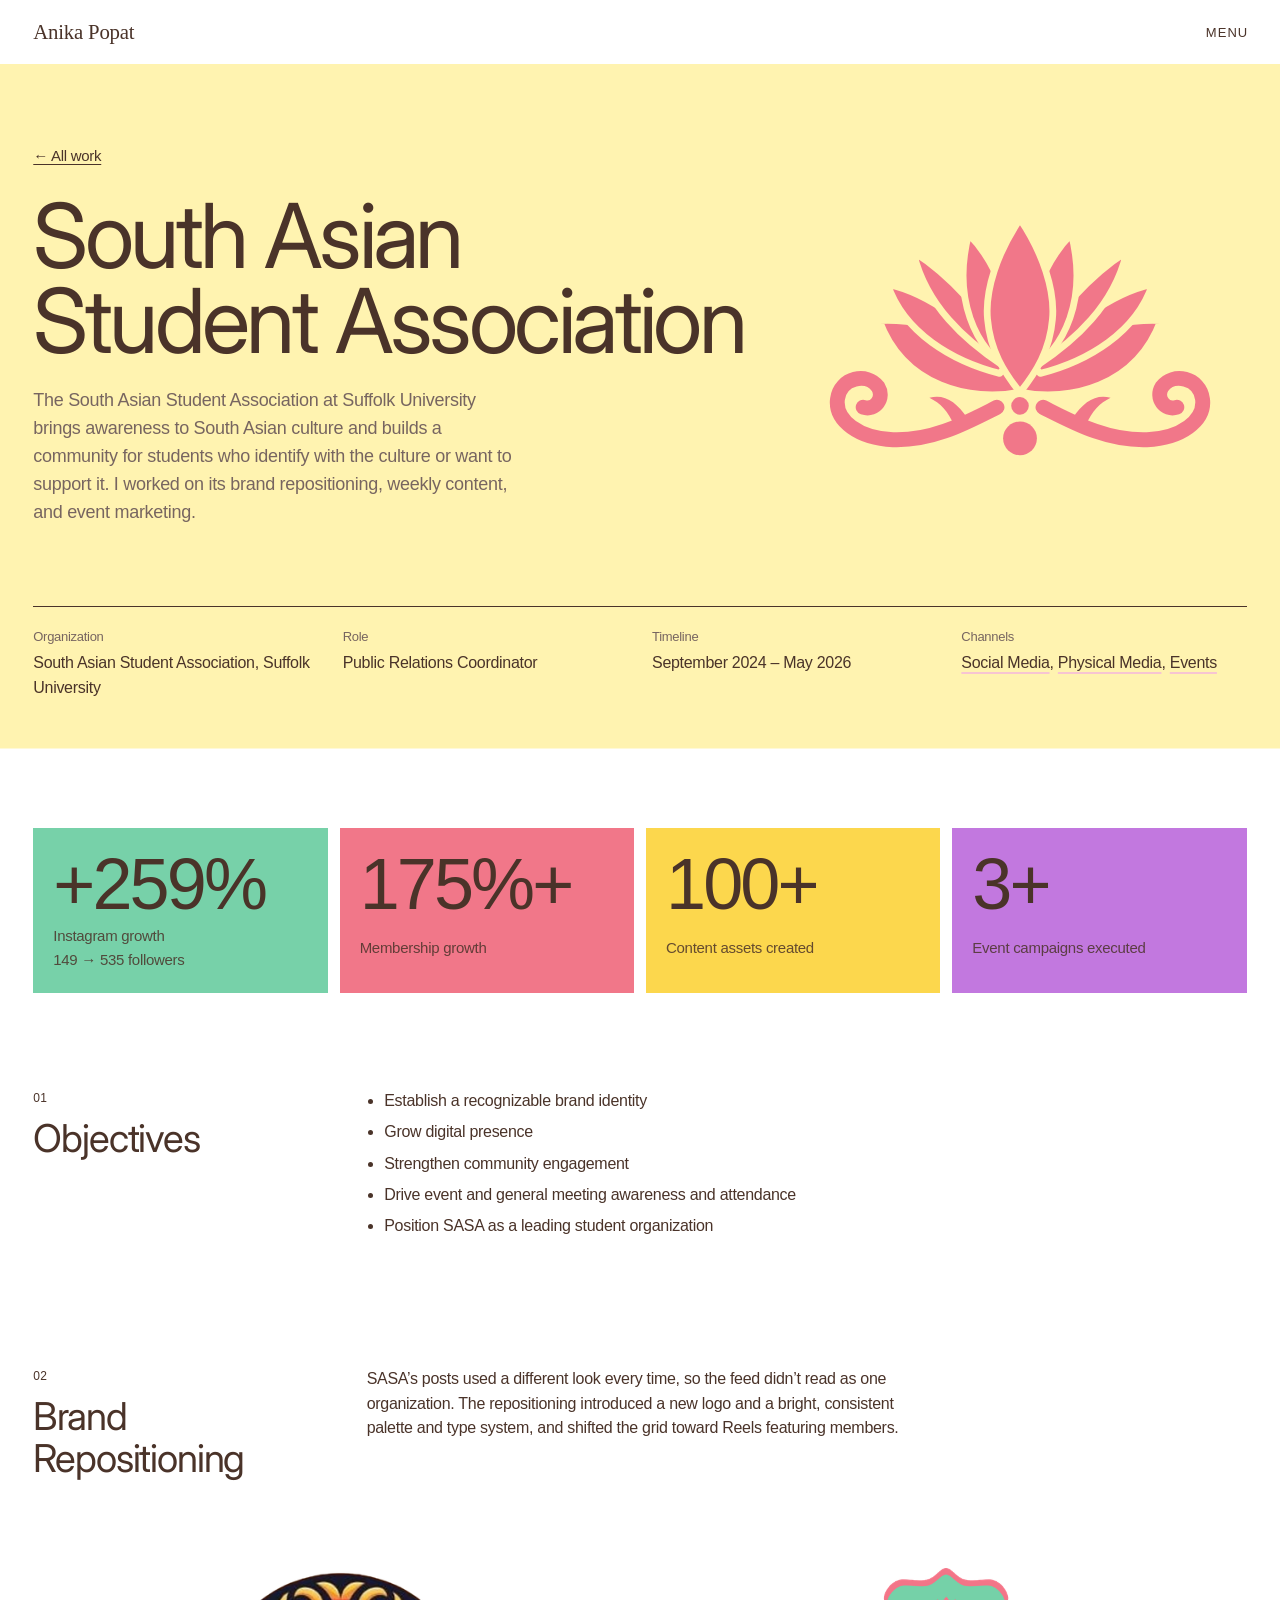
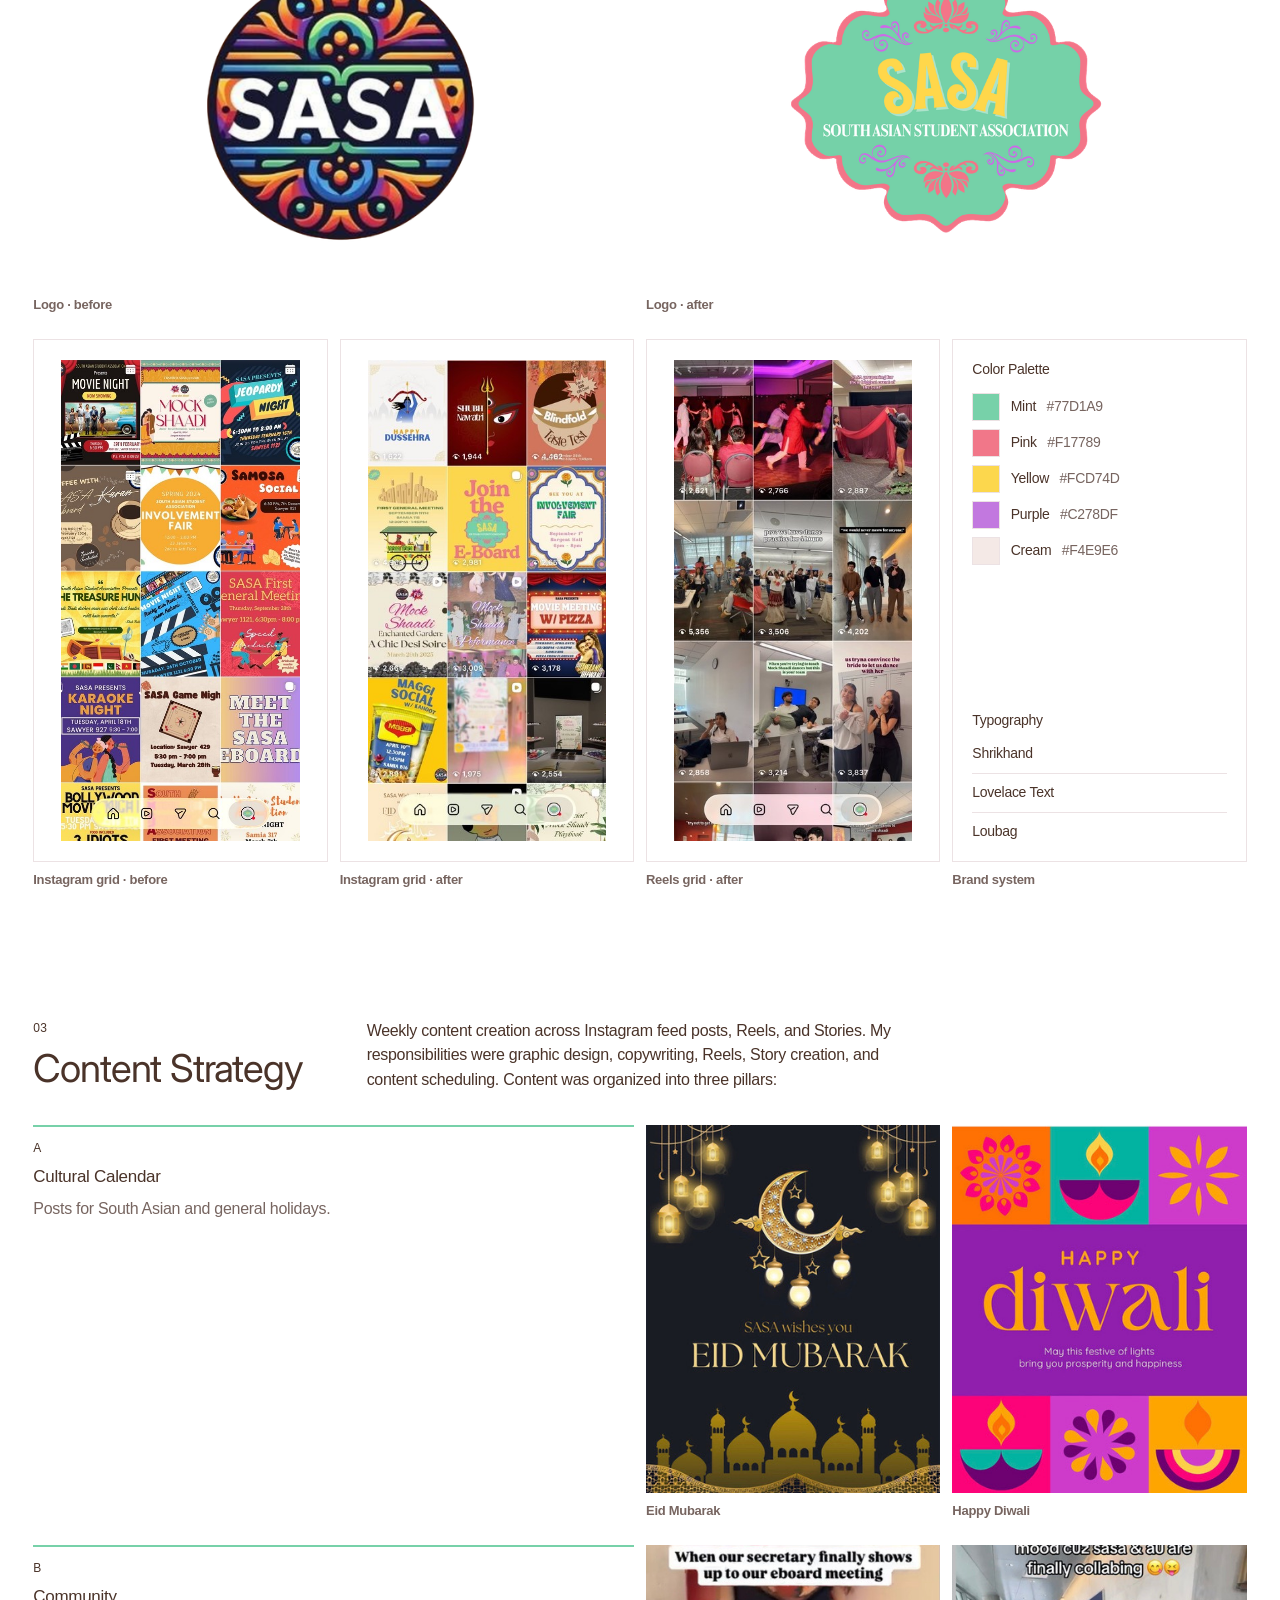
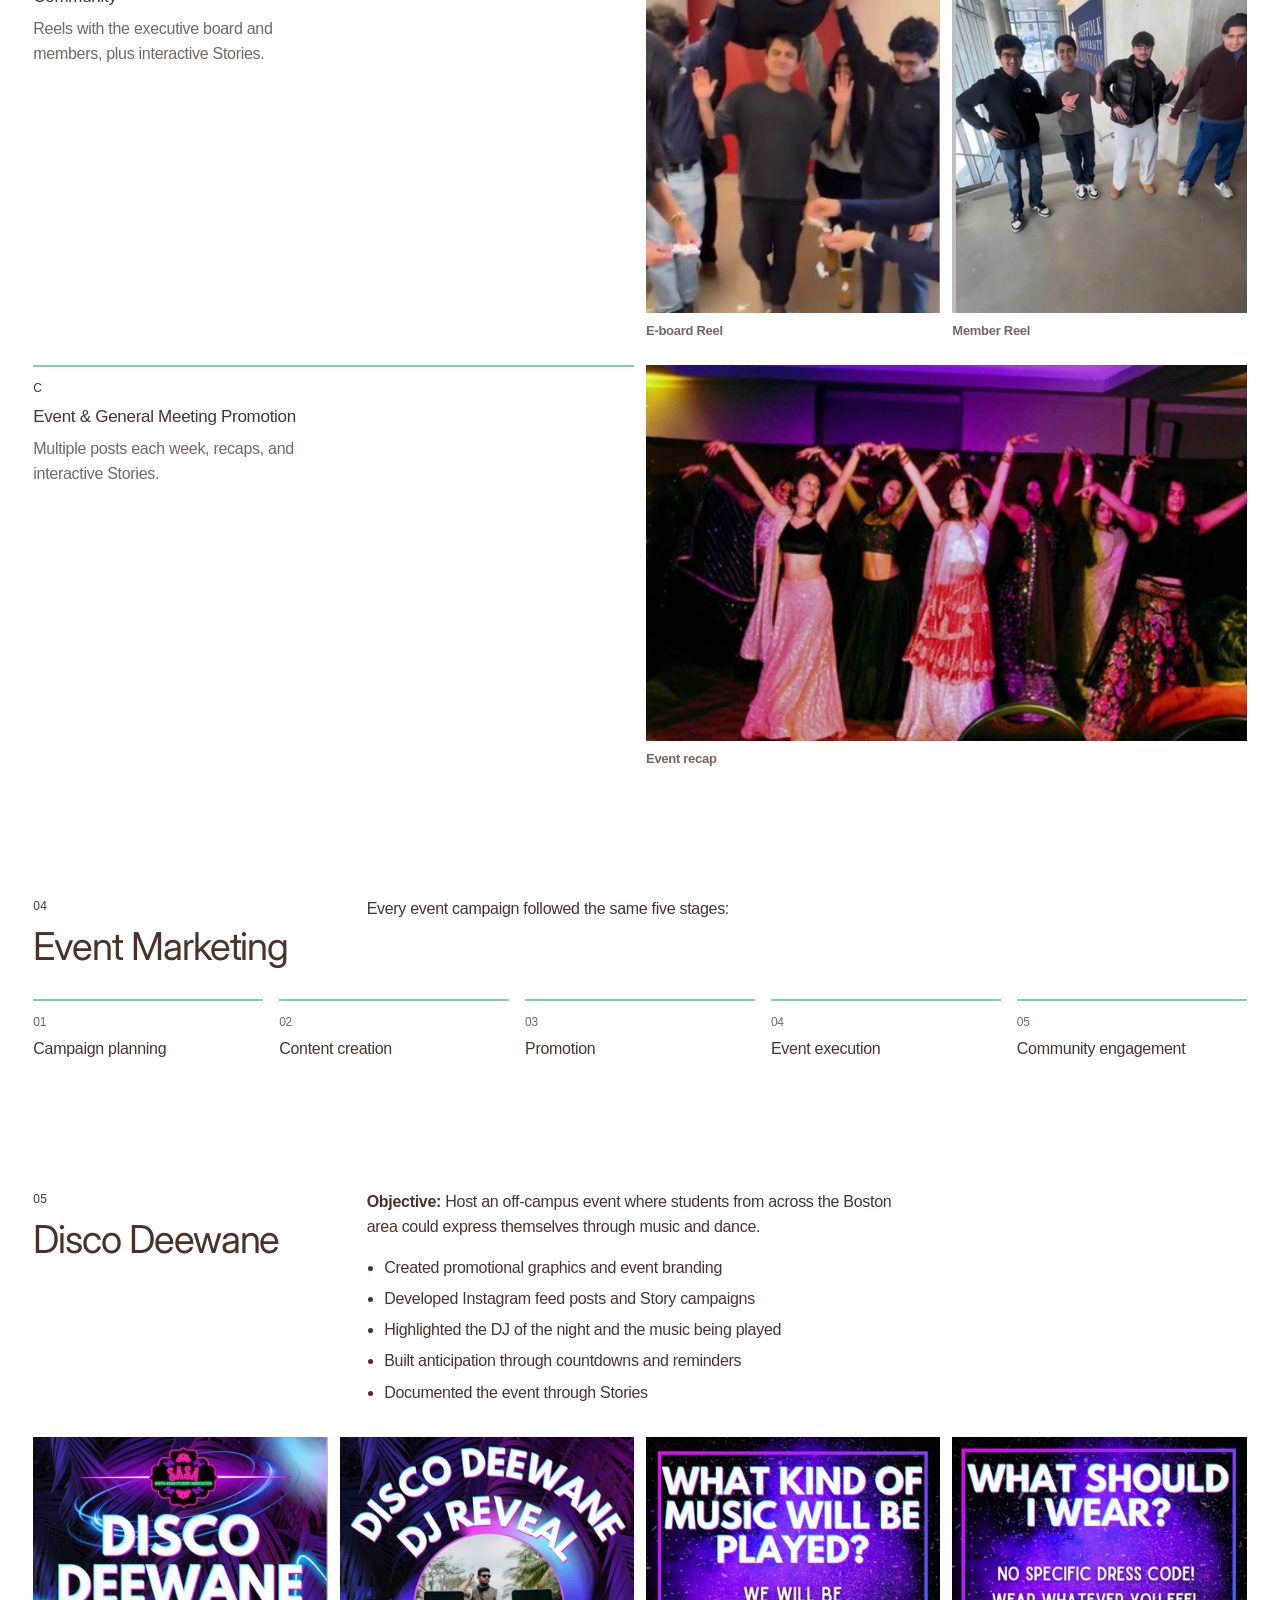
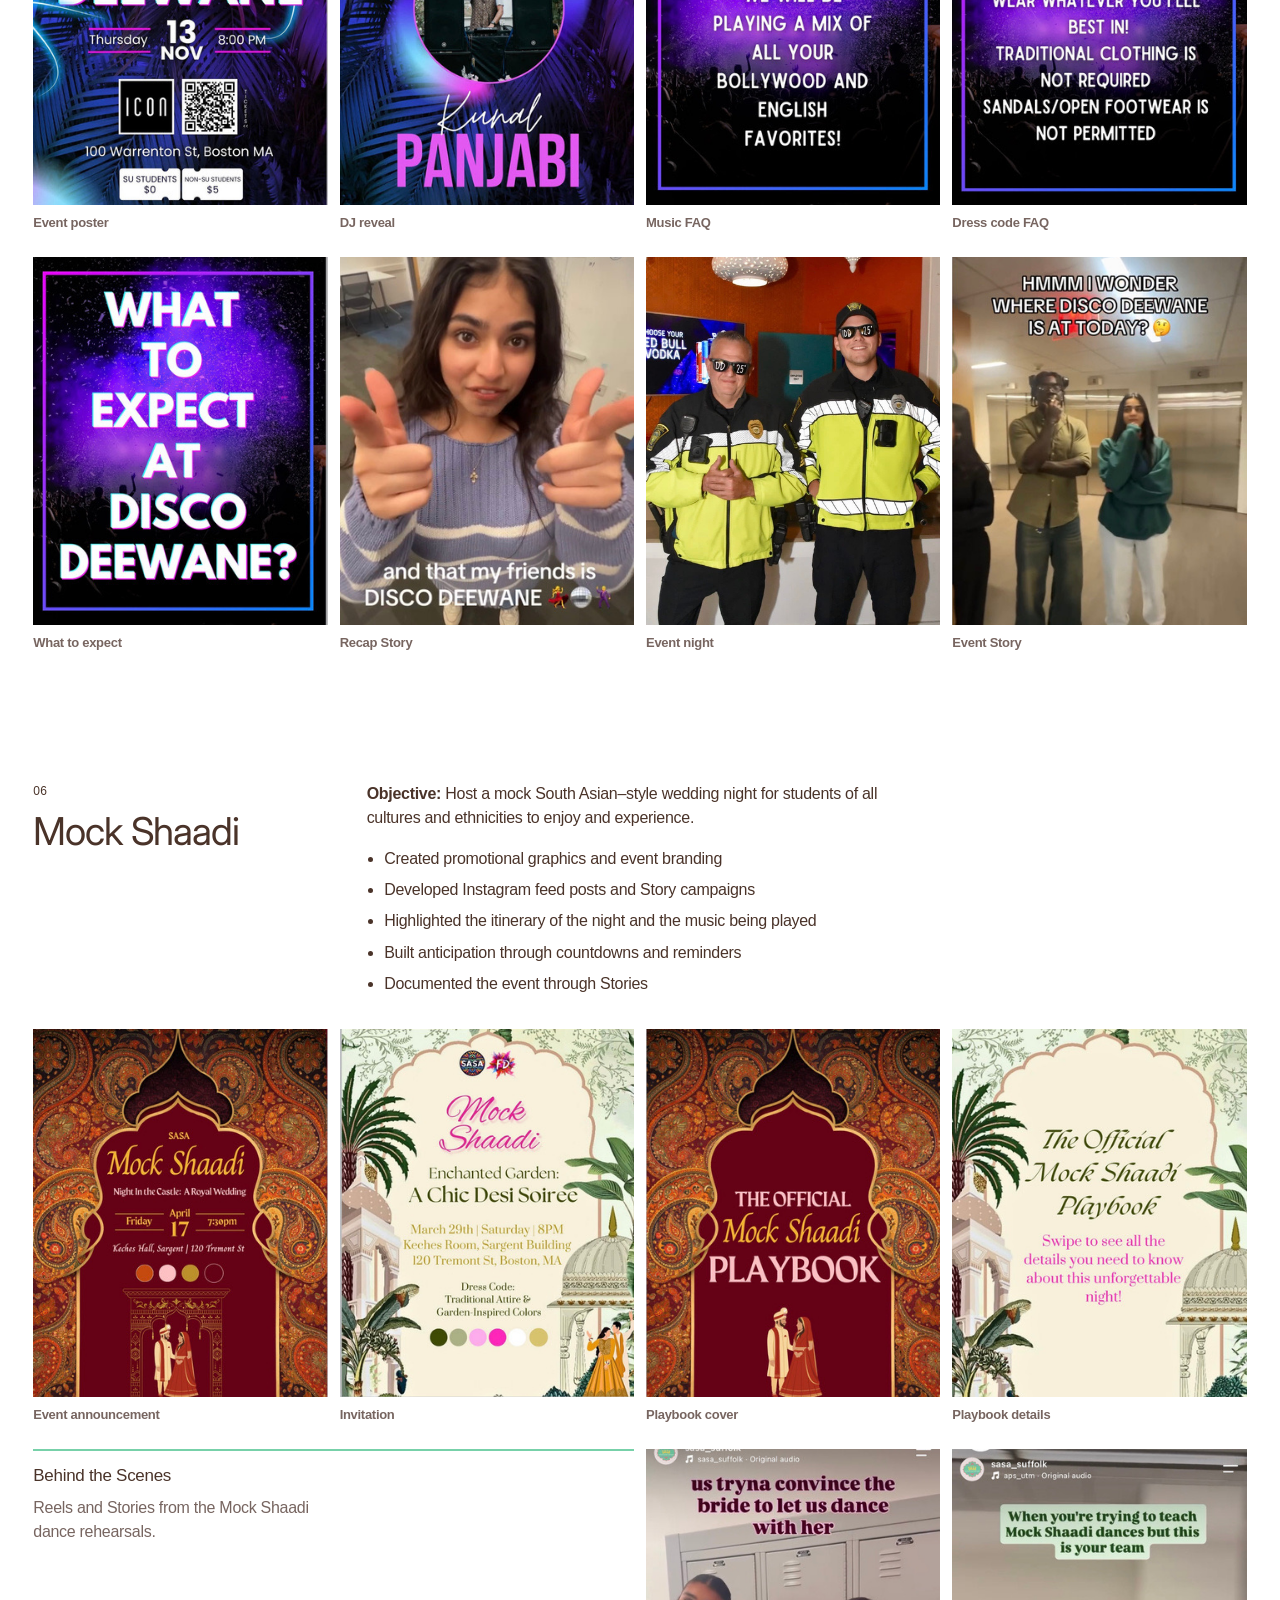
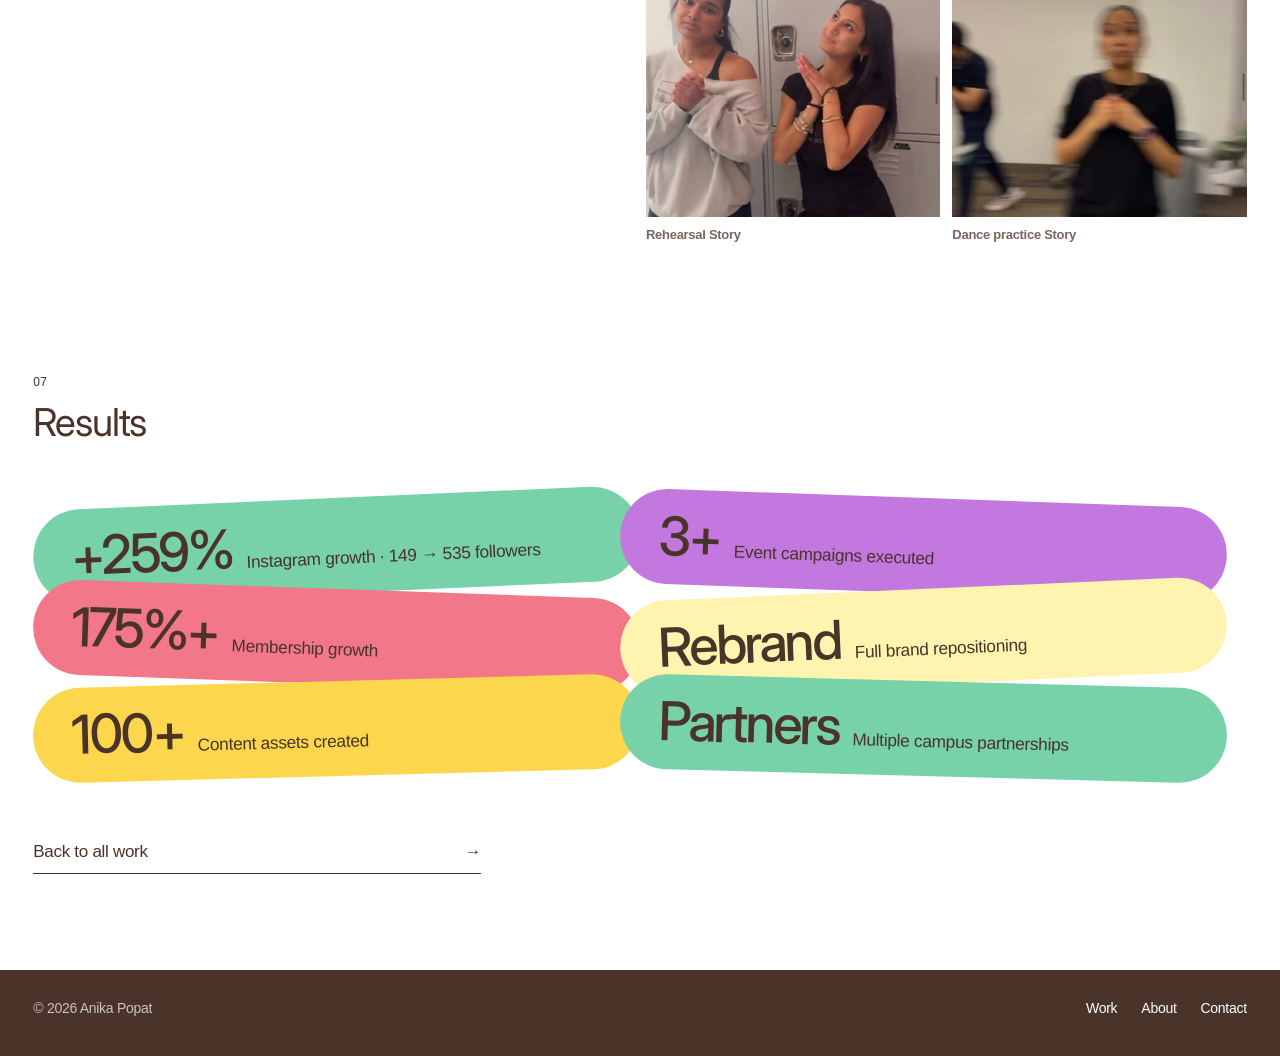
==== commit c29d4f88: "Crop Instagram grid screenshots to match; remove phone status bar on SASA Co-Authored-By: Claude Opu" ====
--- a/south-asian-student-association.html
+++ b/south-asian-student-association.html
@@ -90,9 +90,9 @@
         <div class="cs-wide grid4">
             <figure class="t t--wide t--frame t--bare"><div class="t__img"><img src="assets/work/south-asian-student-association/logo-before.png" alt="Previous SASA logo: multicolored circular emblem with SASA lettering" width="472" height="380" loading="lazy"></div><figcaption>Logo · before</figcaption></figure>
             <figure class="t t--wide t--frame t--bare" style="--logo-scale:1.2"><div class="t__img"><img src="assets/work/south-asian-student-association/logo-after.png" alt="New SASA logo: mint and pink badge reading SASA, South Asian Student Association" width="633" height="616" loading="lazy"></div><figcaption>Logo · after</figcaption></figure>
-            <figure class="t t--tall t--frame t--lead"><div class="t__img"><img src="assets/work/south-asian-student-association/feed-before.jpg" alt="Previous Instagram grid with event posts in many unrelated styles" width="472" height="1023" loading="lazy"></div><figcaption>Instagram grid · before</figcaption></figure>
-            <figure class="t t--tall t--frame"><div class="t__img"><img src="assets/work/south-asian-student-association/feed-after-1.jpg" alt="Rebranded Instagram grid with holiday, general meeting and event posts" width="354" height="767" loading="lazy"></div><figcaption>Instagram grid · after</figcaption></figure>
-            <figure class="t t--tall t--frame"><div class="t__img"><img src="assets/work/south-asian-student-association/feed-after-2.jpg" alt="Reels grid of Mock Shaadi rehearsals and performances, each with 2,000–5,000 views" width="354" height="767" loading="lazy"></div><figcaption>Reels grid · after</figcaption></figure>
+            <figure class="t t--tall t--frame t--lead"><div class="t__img"><img src="assets/work/south-asian-student-association/feed-before.jpg" alt="Previous Instagram grid with event posts in many unrelated styles" width="472" height="953" loading="lazy"></div><figcaption>Instagram grid · before</figcaption></figure>
+            <figure class="t t--tall t--frame"><div class="t__img"><img src="assets/work/south-asian-student-association/feed-after-1.jpg" alt="Rebranded Instagram grid with holiday, general meeting and event posts" width="354" height="715" loading="lazy"></div><figcaption>Instagram grid · after</figcaption></figure>
+            <figure class="t t--tall t--frame"><div class="t__img"><img src="assets/work/south-asian-student-association/feed-after-2.jpg" alt="Reels grid of Mock Shaadi rehearsals and performances, each with 2,000–5,000 views" width="354" height="715" loading="lazy"></div><figcaption>Reels grid · after</figcaption></figure>
             <figure class="t t--tall t--kit">
               <div class="t__img kit">
                 <div>
--- a/css/styles.css
+++ b/css/styles.css
@@ -803,7 +803,7 @@
   background: #cfcfca;
   overflow: hidden;
 }
-.portrait img { width: 100%; height: 100%; object-fit: cover; filter: grayscale(1); }
+.portrait img { width: 100%; height: 100%; object-fit: cover; }
 .portrait__ph {
   position: absolute;
   inset: 0;
